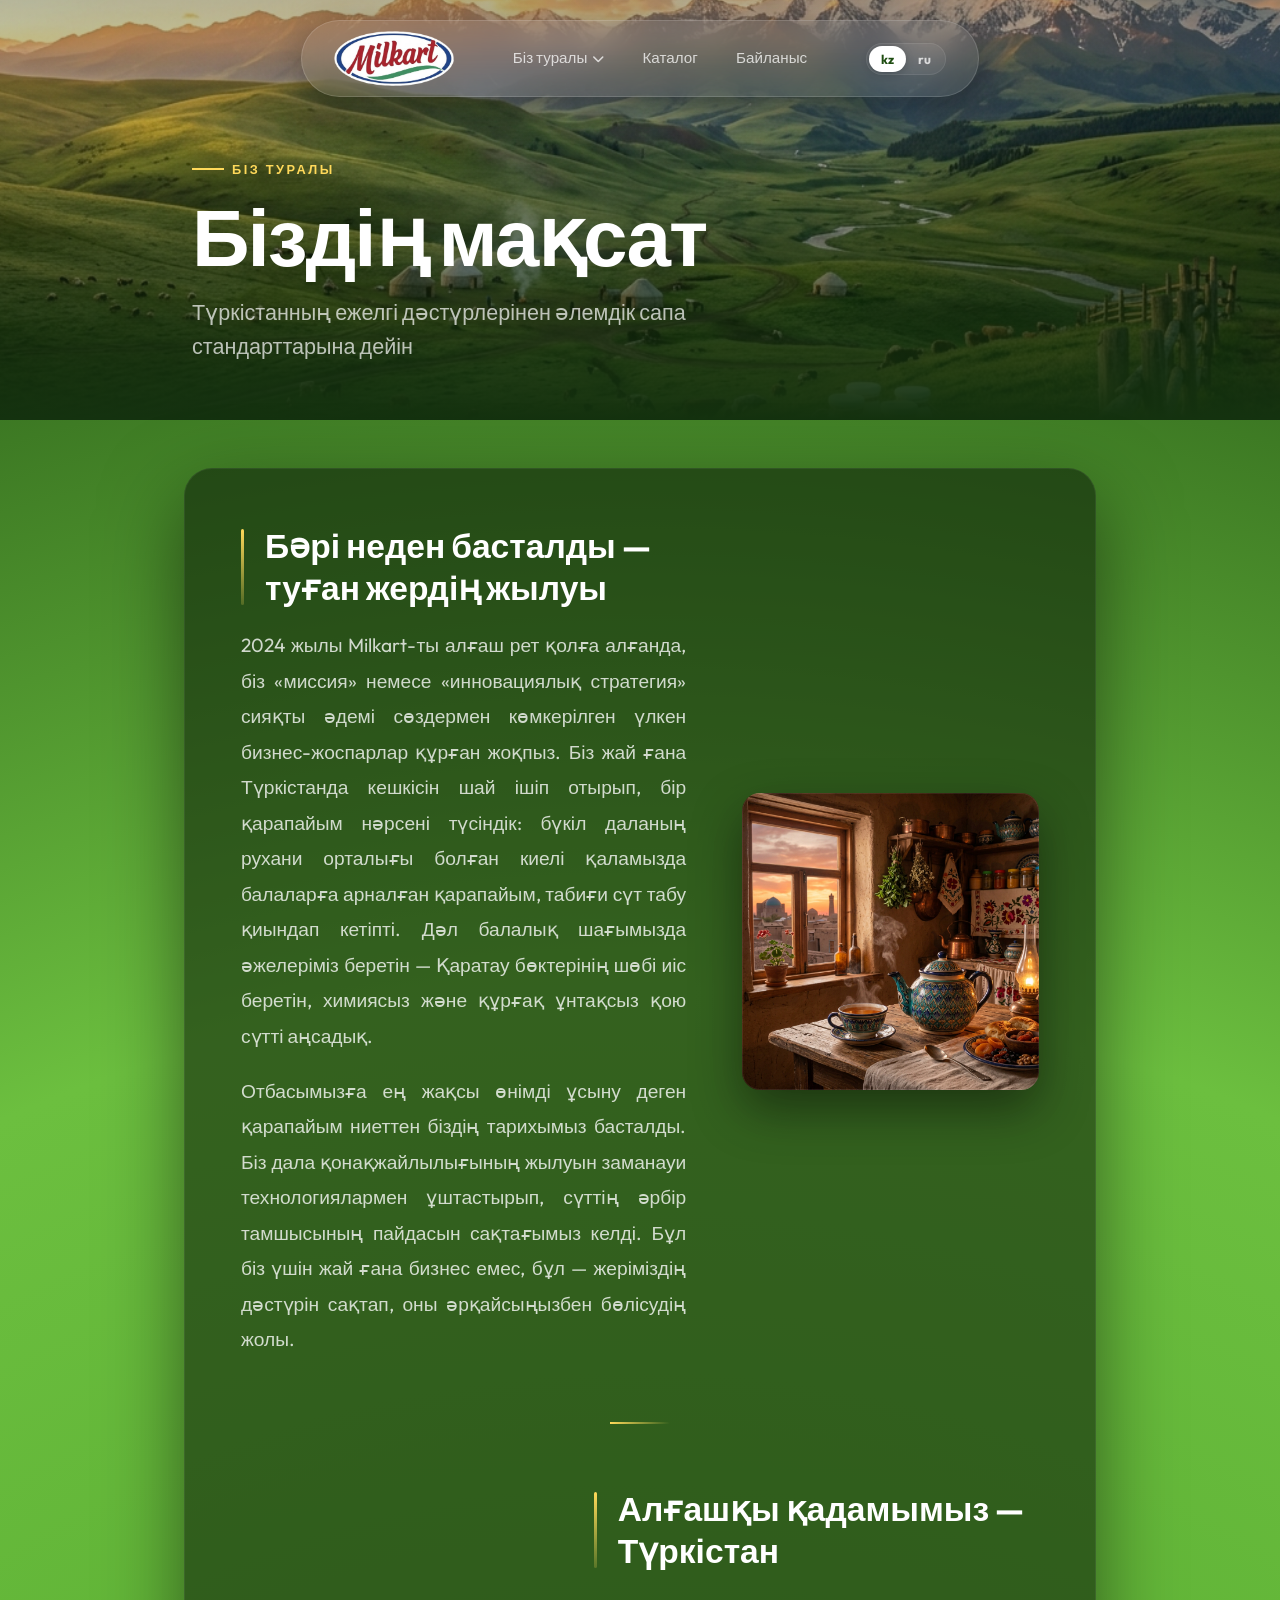
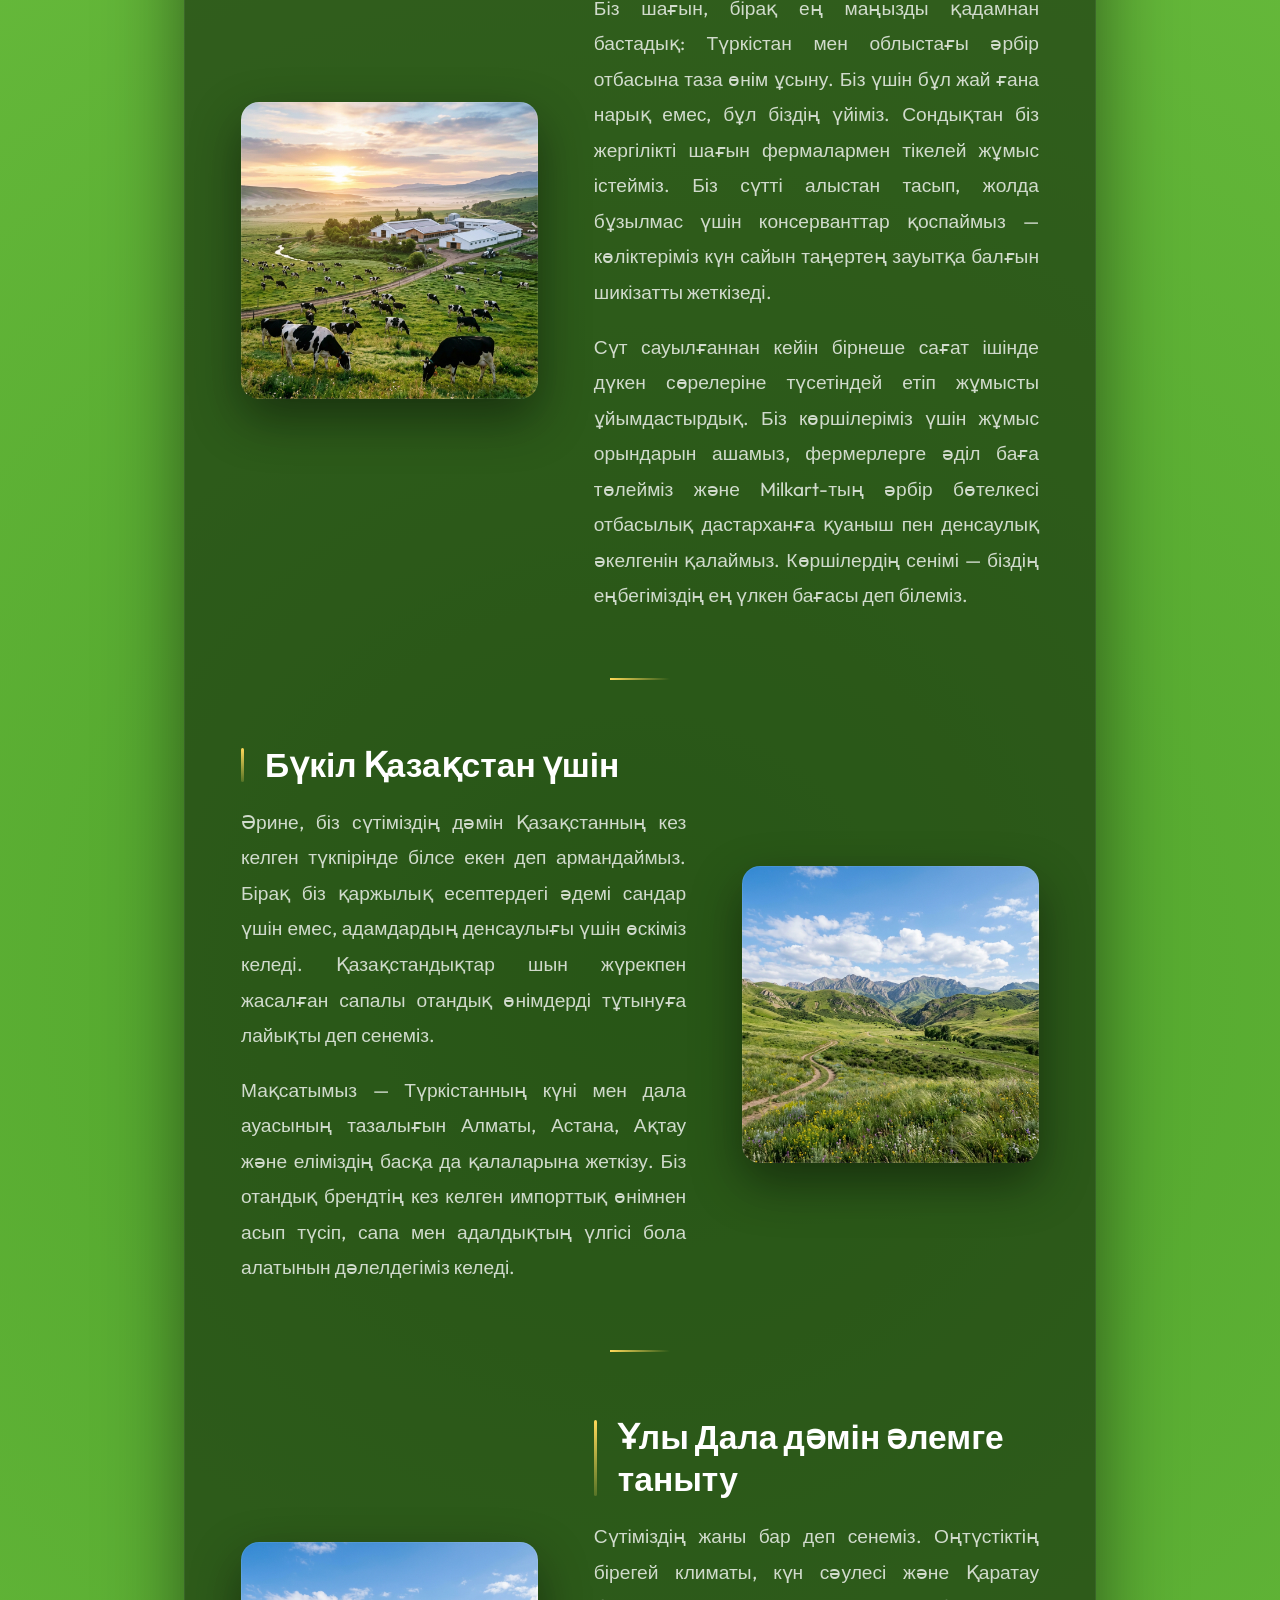
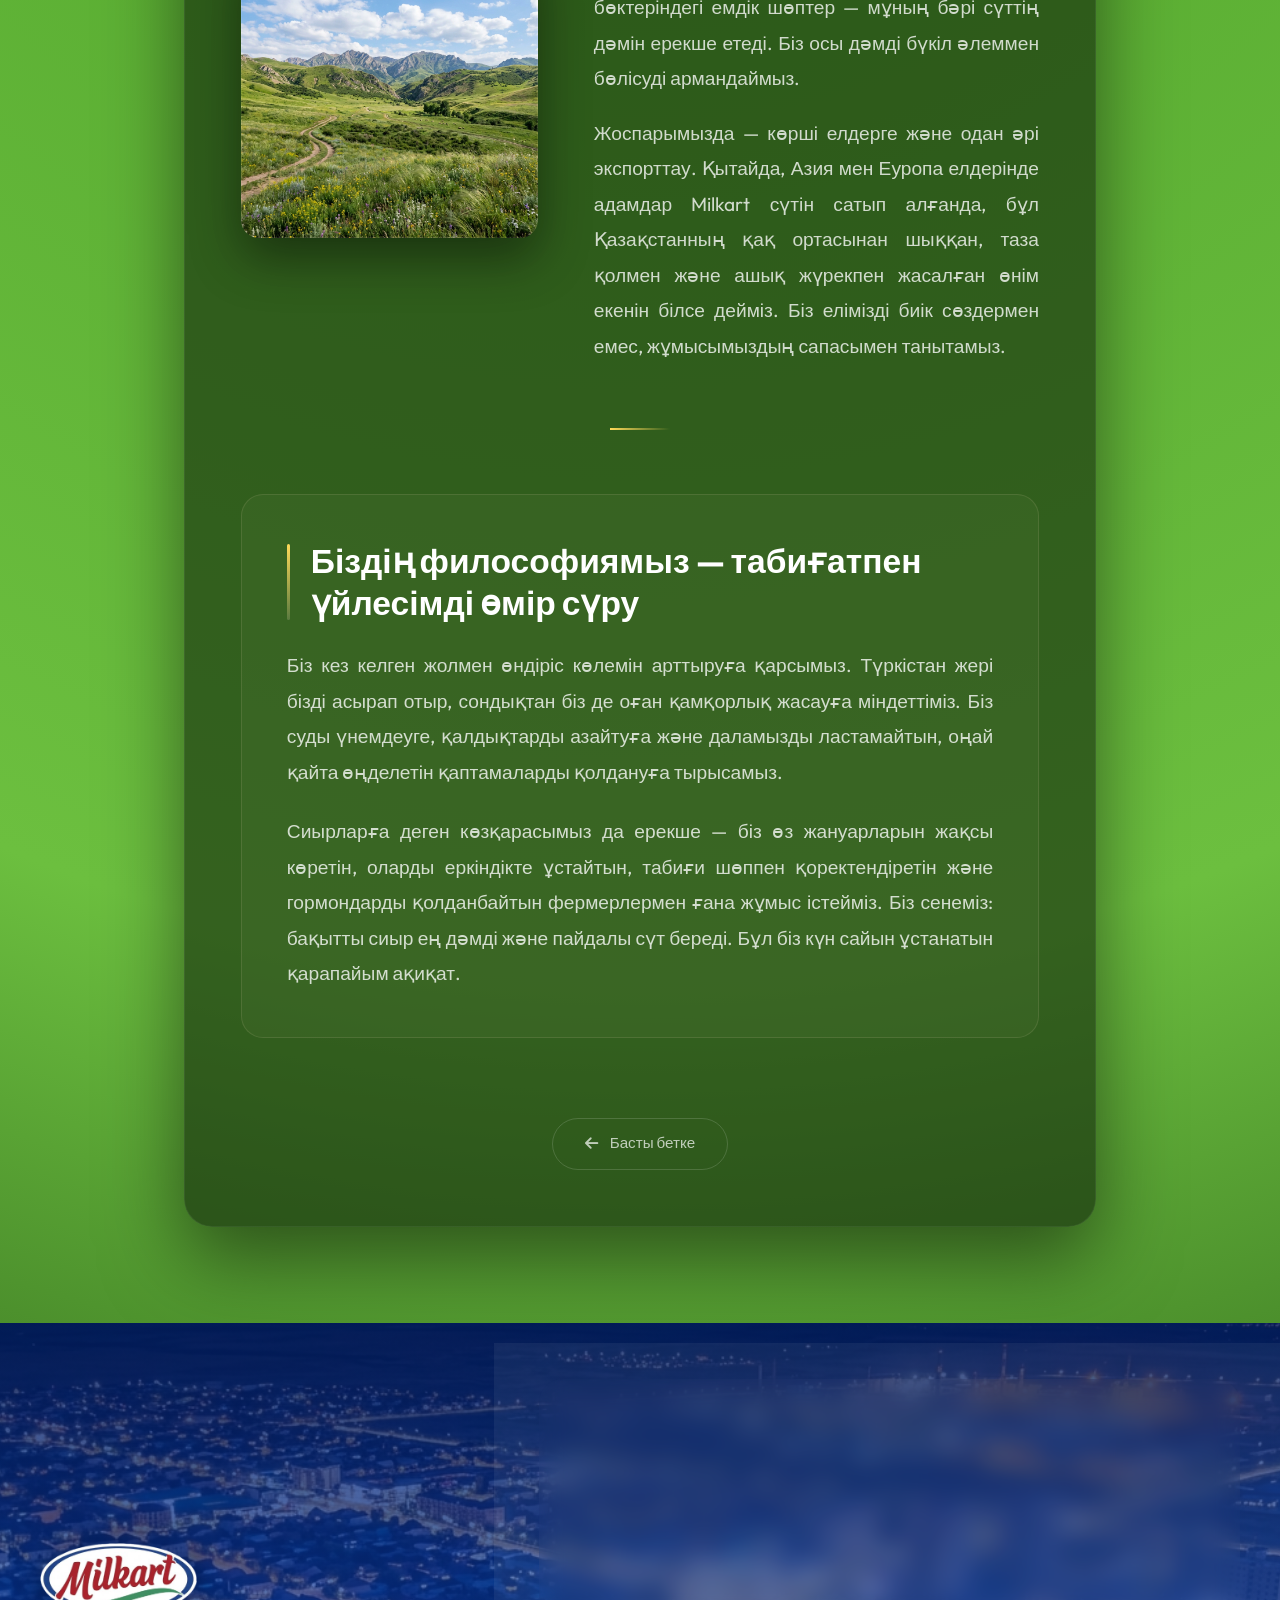
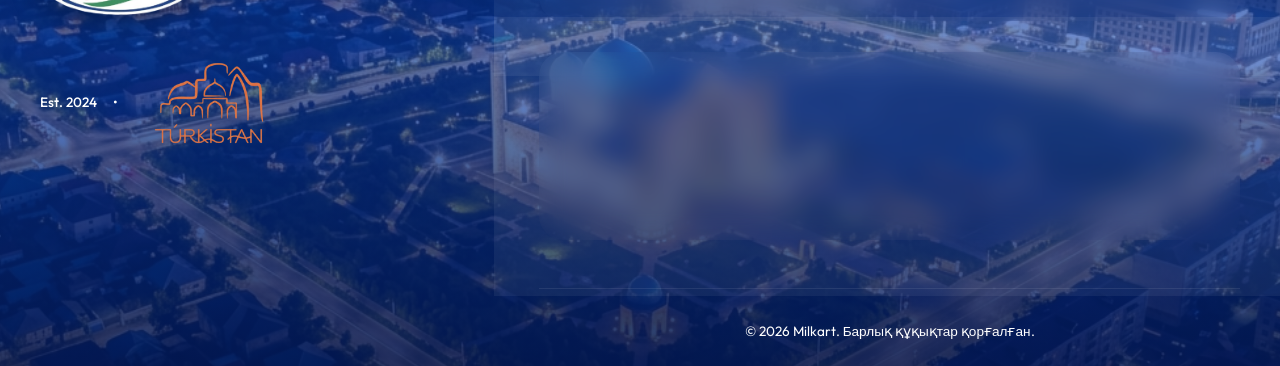
==== goal-kz.html @ ee4ea0ba "Initial site upload" ====
<!DOCTYPE html>
<html lang="kk" class="subpage">
<head>
  <meta charset="UTF-8">
  <meta name="viewport" content="width=device-width, initial-scale=1.0">
  <title>Біздің мақсатымыз — Milkart</title>
  <meta name="description" content="Milkart компаниясының Түркістандағы сүт өнімдерін өндіру жөніндегі ғаламдық және өңірлік миссиясы туралы толығырақ біліңіз.">
  <link rel="stylesheet" href="index.css">

  <meta property="og:title" content="Біздің мақсатымыз — Milkart">
  <meta property="og:description" content="Milkart компаниясының Түркістандағы сүт өнімдерін өндіру жөніндегі ғаламдық және өңірлік миссиясы туралы толығырақ біліңіз.">
  <meta property="og:image" content="fm_logo.png">
  <meta property="og:type" content="website">

  <link rel="stylesheet" href="https://cdnjs.cloudflare.com/ajax/libs/font-awesome/6.4.0/css/all.min.css">
</head>
<body data-lang="kz">

  <header>
    <div class="minibar" id="main-minibar">
      <a href="index-kz.html#hero" class="minibar-brand">
        <div class="minibar-logo-placeholder">
          <img src="fm_logo.png" alt="Milkart Logo" style="width: 100%; height: 100%; object-fit: contain;">
        </div>
      </a>

      <nav>
        <ul class="nav-menu" id="nav-menu">
          <li class="nav-item">
            <span class="nav-link" id="nav-about">
              Біз туралы <i class="fa-solid fa-chevron-down chevron"></i>
            </span>
            <div class="dropdown-menu">
              <a href="goal-kz.html" class="dropdown-item">Біздің мақсатымыз</a>
              <a href="history-kz.html" class="dropdown-item">Біздің тарихымыз</a>
            </div>
          </li>
          <li class="nav-item">
            <a href="catalog.html" class="nav-link">Каталог</a>
          </li>
          <li class="nav-item">
            <a href="index-kz.html#footer" class="nav-link">Байланыс</a>
          </li>
        </ul>
      </nav>

      <div class="lang-switcher" id="lang-switcher" data-lang="kz" role="button" aria-label="Toggle language">
        <span class="lang-btn active" id="btn-kz">kz</span>
        <span class="lang-btn" id="btn-ru">ru</span>
        <div class="lang-slider"></div>
      </div>

      <button class="hamburger" id="hamburger-menu" aria-label="Open navigation menu">
        <span></span>
        <span></span>
        <span></span>
      </button>
    </div>
  </header>

  <section class="subpage-hero">
    <div class="subpage-hero-bg">
      <img src="promo_goals.png" alt="Kazakhstan pastures" loading="lazy">
    </div>
    <div class="subpage-hero-overlay"></div>
    <div class="subpage-hero-content">
      <div class="subpage-hero-label">Біз туралы</div>
      <h1 class="subpage-title">Біздің мақсат</h1>
      <p class="subpage-subtitle">Түркістанның ежелгі дәстүрлерінен әлемдік сапа стандарттарына дейін</p>
    </div>
  </section>

  <main class="subpage-container">
    <div class="subpage-card">

      <div class="subpage-section alternating-row reveal reveal-delay-1">
        <div class="subpage-text-col reveal-left">
          <h2 class="subpage-section-title">Бәрі неден басталды — туған жердің жылуы</h2>
          <p class="subpage-para">
            2024 жылы Milkart-ты алғаш рет қолға алғанда, біз «миссия» немесе «инновациялық стратегия» сияқты әдемі сөздермен көмкерілген үлкен бизнес-жоспарлар құрған жоқпыз. Біз жай ғана Түркістанда кешкісін шай ішіп отырып, бір қарапайым нәрсені түсіндік: бүкіл даланың рухани орталығы болған киелі қаламызда балаларға арналған қарапайым, табиғи сүт табу қиындап кетіпті. Дәл балалық шағымызда әжелеріміз беретін — Қаратау бөктерінің шөбі иіс беретін, химиясыз және құрғақ ұнтақсыз қою сүтті аңсадық.
          </p>
          <p class="subpage-para">
            Отбасымызға ең жақсы өнімді ұсыну деген қарапайым ниеттен біздің тарихымыз басталды. Біз дала қонақжайлылығының жылуын заманауи технологиялармен ұштастырып, сүттің әрбір тамшысының пайдасын сақтағымыз келді. Бұл біз үшін жай ғана бизнес емес, бұл — жеріміздің дәстүрін сақтап, оны әрқайсыңызбен бөлісудің жолы.
          </p>
        </div>
        <div class="subpage-image-col reveal-right">
          <div class="subpage-image-wrap">
            <img src="goal_heritage.png" alt="Ходжа Ахмед Ясауи мавзолейіне қарайтын жайлы асүй" loading="lazy">
          </div>
        </div>
      </div>

      <div class="section-divider reveal"></div>

      <div class="subpage-section alternating-row row-reverse reveal reveal-delay-1">
        <div class="subpage-text-col reveal-right">
          <h2 class="subpage-section-title">Алғашқы қадамымыз — Түркістан</h2>
          <p class="subpage-para">
            Біз шағын, бірақ ең маңызды қадамнан бастадық: Түркістан мен облыстағы әрбір отбасына таза өнім ұсыну. Біз үшін бұл жай ғана нарық емес, бұл біздің үйіміз. Сондықтан біз жергілікті шағын фермалармен тікелей жұмыс істейміз. Біз сүтті алыстан тасып, жолда бұзылмас үшін консерванттар қоспаймыз — көліктеріміз күн сайын таңертең зауытқа балғын шикізатты жеткізеді.
          </p>
          <p class="subpage-para">
            Сүт сауылғаннан кейін бірнеше сағат ішінде дүкен сөрелеріне түсетіндей етіп жұмысты ұйымдастырдық. Біз көршілеріміз үшін жұмыс орындарын ашамыз, фермерлерге әділ баға төлейміз және Milkart-тың әрбір бөтелкесі отбасылық дастарханға қуаныш пен денсаулық әкелгенін қалаймыз. Көршілердің сенімі — біздің еңбегіміздің ең үлкен бағасы деп білеміз.
          </p>
        </div>
        <div class="subpage-image-col reveal-left">
          <div class="subpage-image-wrap">
            <img src="goal_farm.png" alt="Milkart-тың таңертеңгі заманауи экологиялық фермасы" loading="lazy">
          </div>
        </div>
      </div>

      <div class="section-divider reveal"></div>

      <div class="subpage-section alternating-row reveal reveal-delay-1">
        <div class="subpage-text-col reveal-left">
          <h2 class="subpage-section-title">Бүкіл Қазақстан үшін</h2>
          <p class="subpage-para">
            Әрине, біз сүтіміздің дәмін Қазақстанның кез келген түкпірінде білсе екен деп армандаймыз. Бірақ біз қаржылық есептердегі әдемі сандар үшін емес, адамдардың денсаулығы үшін өскіміз келеді. Қазақстандықтар шын жүрекпен жасалған сапалы отандық өнімдерді тұтынуға лайықты деп сенеміз.
          </p>
          <p class="subpage-para">
            Мақсатымыз — Түркістанның күні мен дала ауасының тазалығын Алматы, Астана, Ақтау және еліміздің басқа да қалаларына жеткізу. Біз отандық брендтің кез келген импорттық өнімнен асып түсіп, сапа мен адалдықтың үлгісі бола алатынын дәлелдегіміз келеді.
          </p>
        </div>
        <div class="subpage-image-col reveal-right">
          <div class="subpage-image-wrap">
            <img src="goal_steppe.png" alt="Қаратау бөктеріндегі жасыл дала" loading="lazy">
          </div>
        </div>
      </div>

      <div class="section-divider reveal"></div>

      <div class="subpage-section alternating-row row-reverse reveal reveal-delay-1">
        <div class="subpage-text-col reveal-right">
          <h2 class="subpage-section-title">Ұлы Дала дәмін әлемге таныту</h2>
          <p class="subpage-para">
            Сүтіміздің жаны бар деп сенеміз. Оңтүстіктің бірегей климаты, күн сәулесі және Қаратау бөктеріндегі емдік шөптер — мұның бәрі сүттің дәмін ерекше етеді. Біз осы дәмді бүкіл әлеммен бөлісуді армандаймыз.
          </p>
          <p class="subpage-para">
            Жоспарымызда — көрші елдерге және одан әрі экспорттау. Қытайда, Азия мен Еуропа елдерінде адамдар Milkart сүтін сатып алғанда, бұл Қазақстанның қақ ортасынан шыққан, таза қолмен және ашық жүрекпен жасалған өнім екенін білсе дейміз. Біз елімізді биік сөздермен емес, жұмысымыздың сапасымен танытамыз.
          </p>
        </div>
        <div class="subpage-image-col reveal-left">
          <div class="subpage-image-wrap">
            <img src="goal_steppe.png" alt="Қазақ даласының шексіз кеңістігі" loading="lazy">
          </div>
        </div>
      </div>

      <div class="section-divider reveal"></div>

      <div class="subpage-section philosophy-highlight reveal">
        <h2 class="subpage-section-title">Біздің философиямыз — табиғатпен үйлесімді өмір сүру</h2>
        <p class="subpage-para">
          Біз кез келген жолмен өндіріс көлемін арттыруға қарсымыз. Түркістан жері бізді асырап отыр, сондықтан біз де оған қамқорлық жасауға міндеттіміз. Біз суды үнемдеуге, қалдықтарды азайтуға және даламызды ластамайтын, оңай қайта өңделетін қаптамаларды қолдануға тырысамыз.
        </p>
        <p class="subpage-para">
          Сиырларға деген көзқарасымыз да ерекше — біз өз жануарларын жақсы көретін, оларды еркіндікте ұстайтын, табиғи шөппен қоректендіретін және гормондарды қолданбайтын фермерлермен ғана жұмыс істейміз. Біз сенеміз: бақытты сиыр ең дәмді және пайдалы сүт береді. Бұл біз күн сайын ұстанатын қарапайым ақиқат.
        </p>
      </div>

      <div class="back-btn-container">
        <a href="index-kz.html#hero" class="back-home-btn">
          <i class="fa-solid fa-arrow-left"></i> <span>Басты бетке</span>
        </a>
      </div>
    </div>
  </main>

  <section class="footer-section" id="footer" style="scroll-snap-align: none; height: auto;">
    <div class="promo-bg">
      <img src="footer_bg.png" alt="Turkestan city at twilight" loading="lazy">
    </div>
    <div class="footer-overlay"></div>

    <div class="footer-content" style="padding-top: 2rem;">
      <div class="footer-brand-column">
        <div class="footer-logo">
          <img src="fm_logo.png" alt="Milkart Logo">
        </div>
        <div class="footer-meta">
          <span>Est. 2024</span>
          <span>•</span>
          <img src="turkistan_logo.png" alt="Түркістан" class="turkistan-logo" style="height: 150px; width: auto; vertical-align: middle;">
        </div>
      </div>

      <div class="footer-info-grid">
        <div class="contact-card" style="grid-column: span 2;">
          <div class="contact-icon">
            <i class="fa-solid fa-paper-plane"></i>
          </div>
          <h3>Байланыс</h3>
          <p>
            <a href="tel:+77012228284"><i class="fa-solid fa-phone" style="margin-right: 0.5rem;"></i> +7 701 222 8284</a><br>
            <a href="mailto:milkart.kz@mail.ru"><i class="fa-solid fa-envelope" style="margin-right: 0.5rem;"></i> milkart.kz@mail.ru</a><br>
            <a href="https://instagram.com/milkart.kz" target="_blank" rel="noopener"><i class="fa-brands fa-instagram" style="margin-right: 0.5rem;"></i> @milkart.kz</a>
          </p>
        </div>

        <div class="contact-card" style="grid-column: span 2;">
          <div class="contact-icon">
            <i class="fa-solid fa-location-dot"></i>
          </div>
          <h3>Мекен-жайы</h3>
          <p>Түркістан қ., Ш. Ниязов көшесі 34</p>
        </div>

        <div class="copyright-bar">
          <p>&copy; <span id="copyright-year">2026</span> Milkart. Барлық құқықтар қорғалған.</p>
        </div>
      </div>
    </div>
  </section>

  <script>
    // Language switcher — go to RU
    document.getElementById('lang-switcher').addEventListener('click', () => {
      window.location.href = 'goal.html';
    });

    const hamburger = document.getElementById('hamburger-menu');
    const navMenu = document.getElementById('nav-menu');
    const navAbout = document.getElementById('nav-about');
    const navItemAbout = navAbout.closest('.nav-item');

    hamburger.addEventListener('click', () => {
      hamburger.classList.toggle('open');
      navMenu.classList.toggle('open');
    });

    navAbout.addEventListener('click', (e) => {
      if (window.innerWidth <= 768) {
        e.preventDefault();
        navItemAbout.classList.toggle('open');
      }
    });

    document.getElementById('copyright-year').textContent = new Date().getFullYear();

    document.addEventListener('DOMContentLoaded', () => {
      const observer = new IntersectionObserver((entries) => {
        entries.forEach(entry => {
          if (entry.isIntersecting) entry.target.classList.add('visible');
        });
      }, { threshold: 0.15, rootMargin: '0px 0px -40px 0px' });

      document.querySelectorAll('.reveal, .reveal-left, .reveal-right, .reveal-scale').forEach(el => {
        observer.observe(el);
      });
    });
  </script>
</body>
</html>
---- index.css ----
/* Custom font from Google Fonts */
@import url('https://fonts.googleapis.com/css2?family=Outfit:wght@300;400;500;600;700;800&display=swap');
@import url('https://fonts.googleapis.com/css2?family=Cormorant+Garamond:ital,wght@0,300;0,400;0,500;1,300;1,400&display=swap');
@import url('https://fonts.googleapis.com/css2?family=Roboto+Slab:wght@700&display=swap');

@font-face {
  font-family: 'RUSJellyka';
  src: url('fonts/RUSJellyka-Love-and-Passion.ttf') format('truetype');
  font-weight: normal;
  font-style: normal;
  font-display: swap;
}

/* Variables and Design Tokens */
:root {
  --font-family: 'Outfit', -apple-system, BlinkMacSystemFont, 'Segoe UI', Roboto, sans-serif;
  
  /* Green & Warm Cream Theme Palette */
  --bg-color-start: #6cbf3f;            /* Bright Grass Green (center) */
  --bg-color-mid: #4ea22a;              /* Saturated Green */
  --bg-color-end: #1f4d12;              /* Deep Forest Green (edges) */

  --milk-primary: #ffffff;              /* White */
  --milk-cream: #fff8e7;                /* Warm cream */
  --milk-trans-90: rgba(255, 255, 255, 0.9);
  --milk-trans-75: rgba(255, 255, 255, 0.75);
  --milk-trans-50: rgba(255, 255, 255, 0.5);
  --milk-trans-25: rgba(255, 255, 255, 0.25);
  --milk-trans-10: rgba(255, 255, 255, 0.1);

  --text-primary: #ffffff;
  --text-muted: rgba(255, 255, 255, 0.75);
  --text-accent: #ffd95a;               /* Warm Yellow/Gold — complements green */
  --accent-color: #f0a830;              /* Deep Amber */

  --glass-bg: rgba(255, 255, 255, 0.06);
  --glass-border: rgba(255, 255, 255, 0.14);
  --glass-shadow: rgba(0, 0, 0, 0.3);
}

/* Reset & Global Styles */
*, *::before, *::after {
  box-sizing: border-box;
  margin: 0;
  padding: 0;
}

html {
  font-family: var(--font-family);
  font-size: 16px;
  color: var(--text-primary);
  scroll-behavior: smooth;
  overflow-x: hidden;
}

body {
  background-color: var(--bg-color-end);
  background-image: radial-gradient(circle at center, var(--bg-color-mid) 0%, var(--bg-color-start) 60%, var(--bg-color-end) 100%);
  background-attachment: fixed;
  min-height: 100vh;
  line-height: 1.5;
  -webkit-font-smoothing: antialiased;
  overflow-x: hidden;
}

section {
  height: 100vh;
  width: 100vw;
  position: relative;
  overflow: hidden;
  display: flex;
  flex-direction: column;
}

/* Base Utility for Flex Centering */
.flex-center {
  display: flex;
  align-items: center;
  justify-content: center;
}

/* ---------------------------------------------------- */
/* HEADER & MINIBAR STYLES                             */
/* ---------------------------------------------------- */
header {
  position: fixed;
  top: 0;
  left: 0;
  width: 100%;
  z-index: 100;
  padding: 1.25rem 2rem;
  display: flex;
  justify-content: center;
}

.minibar {
  display: flex;
  align-items: center;
  justify-content: space-between;
  gap: 3.5rem;
  background: var(--glass-bg);
  border: 1px solid var(--glass-border);
  backdrop-filter: blur(16px);
  -webkit-backdrop-filter: blur(16px);
  padding: 0.6rem 2rem;
  border-radius: 50px;
  box-shadow: 0 8px 32px var(--glass-shadow);
  max-width: 95%;
  transition: all 0.3s cubic-bezier(0.4, 0, 0.2, 1);
}

.minibar:hover {
  border-color: rgba(255, 255, 255, 0.25);
  box-shadow: 0 12px 40px rgba(0, 0, 0, 0.4), 0 0 15px rgba(255, 217, 90, 0.1);
}

/* Brand/Logo on bar */
.minibar-brand {
  font-weight: 800;
  font-size: 1.3rem;
  letter-spacing: 1px;
  background: linear-gradient(135deg, #ffffff 0%, var(--text-accent) 100%);
  -webkit-background-clip: text;
  -webkit-text-fill-color: transparent;
  text-decoration: none;
  display: flex;
  align-items: center;
  gap: 0.5rem;
}

.minibar-logo-placeholder {
  width: 120px;
  height: 56px;
  flex-shrink: 0;
  background: transparent;
}

/* Navigation Links */
.nav-menu {
  display: flex;
  align-items: center;
  list-style: none;
  gap: 2rem;
}

.nav-item {
  position: relative;
}

.nav-item::before {
  content: '';
  position: absolute;
  bottom: -8px;
  left: 0;
  right: 0;
  height: 20px;
}

.nav-link {
  color: var(--text-muted);
  text-decoration: none;
  font-size: 0.95rem;
  font-weight: 500;
  padding: 0.5rem 0.2rem;
  display: flex;
  align-items: center;
  gap: 0.3rem;
  cursor: pointer;
  transition: color 0.25s ease;
}

.nav-item:hover .nav-link {
  color: var(--text-primary);
}

/* Nav underlines */
.nav-link::after {
  content: '';
  position: absolute;
  bottom: 0;
  left: 0;
  width: 100%;
  height: 2px;
  background: linear-gradient(to right, var(--text-accent), var(--milk-primary));
  transform: scaleX(0);
  transform-origin: right;
  transition: transform 0.3s cubic-bezier(0.4, 0, 0.2, 1);
}

.nav-link:hover::after {
  transform: scaleX(1);
  transform-origin: left;
}

/* Dropdown Menu styling */
.dropdown-menu {
  position: absolute;
  top: 100%;
  left: 50%;
  transform: translateX(-50%) translateY(10px);
  background: rgba(20, 50, 15, 0.9);
  border: 1px solid var(--glass-border);
  backdrop-filter: blur(16px);
  -webkit-backdrop-filter: blur(16px);
  border-radius: 16px;
  padding: 0.75rem;
  min-width: 200px;
  box-shadow: 0 10px 30px rgba(0, 0, 0, 0.5);
  opacity: 0;
  visibility: hidden;
  pointer-events: none;
  transition: opacity 0.25s cubic-bezier(0.4, 0, 0.2, 1), transform 0.25s cubic-bezier(0.4, 0, 0.2, 1), visibility 0.25s;
}

/* Show Dropdown on hover */
.nav-item:hover .dropdown-menu {
  opacity: 1;
  visibility: visible;
  pointer-events: auto;
  transform: translateX(-50%) translateY(5px);
}

/* Modern Starting Style for Dropdowns (Chrome/Edge/Safari support) */
@starting-style {
  .nav-item:hover .dropdown-menu {
    opacity: 0;
    transform: translateX(-50%) translateY(15px);
  }
}

.dropdown-item {
  display: block;
  padding: 0.6rem 1rem;
  color: var(--text-muted);
  text-decoration: none;
  font-size: 0.9rem;
  font-weight: 500;
  border-radius: 8px;
  transition: all 0.2s ease;
}

.dropdown-item:hover {
  background: rgba(255, 255, 255, 0.08);
  color: var(--text-primary);
  transform: translateX(3px);
}

/* Chevron arrow on Dropdowns */
.chevron {
  font-size: 0.75rem;
  transition: transform 0.2s ease;
}

.nav-item:hover .chevron {
  transform: rotate(180deg);
}

/* ---------------------------------------------------- */
/* LANGUAGE SWITCHER STYLES                            */
/* ---------------------------------------------------- */
.lang-switcher {
  display: flex;
  position: relative;
  background: rgba(255, 255, 255, 0.06);
  border: 1px solid rgba(255, 255, 255, 0.08);
  padding: 2px;
  border-radius: 30px;
  cursor: pointer;
  user-select: none;
  width: 80px;
  height: 32px;
  align-items: center;
}

.lang-btn {
  flex: 1;
  text-align: center;
  font-size: 0.8rem;
  font-weight: 700;
  color: var(--text-muted);
  z-index: 2;
  transition: color 0.3s ease;
  line-height: 28px;
}

.lang-btn.active {
  color: #1f4d12; /* Dark green text on white slider */
}

.lang-slider {
  position: absolute;
  top: 2px;
  left: 2px;
  width: calc(50% - 2px);
  height: calc(100% - 4px);
  background: var(--milk-primary);
  border-radius: 20px;
  z-index: 1;
  transition: transform 0.4s cubic-bezier(0.68, -0.55, 0.265, 1.55);
  box-shadow: 0 2px 8px rgba(0, 0, 0, 0.2);
}

/* Slide position depending on language */
.lang-switcher[data-lang="ru"] .lang-slider {
  transform: translateX(100%);
}

/* Hamburger mobile button (hidden on desktop) */
.hamburger {
  display: none;
  flex-direction: column;
  justify-content: space-between;
  width: 24px;
  height: 18px;
  background: transparent;
  border: none;
  cursor: pointer;
  z-index: 101;
}

.hamburger span {
  width: 100%;
  height: 2px;
  background-color: var(--text-primary);
  border-radius: 2px;
  transition: all 0.3s cubic-bezier(0.4, 0, 0.2, 1);
}

/* ---------------------------------------------------- */
/* HERO SECTION — PRODUCT SHOWCASE (green background)   */
/* ---------------------------------------------------- */
.hero {
  justify-content: center;
  align-items: center;
  background: transparent;
}

.product-hero {
  background: radial-gradient(circle at center, #6cbf3f 0%, #4ea22a 60%, #2f7a18 100%);
  position: relative;
  overflow: hidden;
}

/* Decorative scattered images */
.deco {
  position: absolute;
  z-index: 4;
  pointer-events: none;
  user-select: none;
  filter: drop-shadow(0 12px 30px rgba(0, 0, 0, 0.3));
  animation: deco-float 7s ease-in-out infinite;
}

.deco-glass-left {
  top: 32%;
  left: 8%;
  width: clamp(180px, 18vw, 320px);
  animation-delay: 0s;
}

.deco-straws-tr {
  top: 28%;
  right: 12%;
  width: clamp(80px, 8vw, 140px);
  animation-delay: 1.5s;
}

.deco-straws-bl {
  bottom: 18%;
  left: 32%;
  width: clamp(80px, 8vw, 140px);
  animation-delay: 3s;
}

.deco-glass-right {
  bottom: 10%;
  right: 8%;
  width: clamp(180px, 18vw, 320px);
  animation-delay: 2s;
}

@keyframes deco-float {
  0%, 100% { transform: translateY(0); }
  50% { transform: translateY(-10px); }
}

.product-hero-inner {
  position: relative;
  z-index: 5;
  width: 100%;
  height: 100%;
  display: flex;
  align-items: center;
  justify-content: center;
  padding: 6rem 2rem 4rem;
}

.product-image-wrap {
  position: absolute;
  left: 50%;
  top: 50%;
  transform: translate(-50%, -50%);
  display: flex;
  align-items: center;
  justify-content: center;
  z-index: 6;
}

.product-image {
  max-width: 100%;
  max-height: 75vh;
  width: auto;
  height: auto;
  object-fit: contain;
  filter: drop-shadow(0 25px 60px rgba(0, 0, 0, 0.4));
  animation: product-float 6s ease-in-out infinite;
}

@keyframes product-float {
  0%, 100% { transform: translateY(0); }
  50% { transform: translateY(-14px); }
}

.product-info {
  position: absolute;
  right: 18%;
  top: 28%;
  color: #ffffff;
  display: flex;
  flex-direction: column;
  gap: 1.2rem;
  max-width: 340px;
  z-index: 7;
  text-align: left;
}

.product-title {
  font-size: clamp(2.2rem, 4vw, 3.5rem);
  font-weight: 800;
  line-height: 1.1;
  letter-spacing: -1px;
  text-shadow: 0 4px 20px rgba(0, 0, 0, 0.3);
}

.product-desc {
  font-size: clamp(1rem, 1.3vw, 1.15rem);
  line-height: 1.6;
  color: rgba(255, 255, 255, 0.95);
}

@media (max-width: 992px) {
  .product-info {
    position: relative;
    right: auto;
    top: auto;
    transform: none;
    margin: 0 auto;
    text-align: center;
    align-items: center;
    max-width: 90%;
    padding-top: 60vh;
  }
  .product-image-wrap {
    top: 42%;
    left: 50%;
    transform: translate(-50%, -50%);
    width: 90%;
    justify-content: center;
  }
  .product-image {
    max-height: 55vh;
    max-width: 85%;
  }
  .deco-glass-left { top: 14%; left: 2%; width: 110px; }
  .deco-glass-right { bottom: 28%; right: 2%; width: 110px; }
  .deco-straws-tr { top: 10%; right: 6%; width: 60px; }
  .deco-straws-bl { bottom: 38%; left: 8%; width: 60px; }
  
  .scroll-indicator {
    bottom: 1.5rem;
  }
}

/* Swirling Milk Vortex Container (Fills the entire viewport dynamically) */
.vortex-container {
  position: absolute;
  width: 115vmax;
  height: 115vmax;
  aspect-ratio: 1;
  display: flex;
  align-items: center;
  justify-content: center;
  z-index: 5;
  top: 50%;
  left: 50%;
  transform: translate(-50%, -50%);
  pointer-events: none;
}

.vortex-waves {
  position: absolute;
  top: 0;
  left: 0;
  width: 100%;
  height: 100%;
  border-radius: 50%;
  overflow: hidden;
}

.vortex-wave-img {
  position: absolute;
  top: 0;
  left: 0;
  width: 100%;
  height: 100%;
  object-fit: cover;
  border-radius: 50%;
  mix-blend-mode: screen;
}

/* Layer 1 (Outer rotating splash) */
.wave-1 {
  animation: rotate-clockwise 45s infinite linear;
  opacity: 0.95;
}

/* Layer 2 (Inner rotating splash in reverse) */
.wave-2 {
  animation: rotate-counter-clockwise-scaled 30s infinite linear;
  opacity: 0.45;
}

@keyframes rotate-counter-clockwise-scaled {
  0% { transform: scale(1.06) rotate(360deg); }
  100% { transform: scale(1.06) rotate(0deg); }
}

/* Logo wrapper centered in the vortex */
.vortex-logo-wrap {
  position: absolute;
  top: 50%;
  left: 50%;
  transform: translate(-50%, -50%);
  width: min(80vw, 550px);
  aspect-ratio: 2.18;
  z-index: 10;
  display: flex;
  align-items: center;
  justify-content: center;
  animation: logo-float 6s ease-in-out infinite;
}

.vortex-logo-placeholder {
  width: 100%;
  height: 100%;
  background: transparent;
}

/* Floating Milk Droplets/Particles around the vortex */
.particles {
  position: absolute;
  top: 0;
  left: 0;
  width: 100%;
  height: 100%;
  pointer-events: none;
  z-index: 6;
}

.droplet {
  position: absolute;
  background: var(--milk-trans-90);
  border-radius: 50%;
  filter: drop-shadow(0 2px 4px rgba(0, 0, 0, 0.1));
  animation: float-droplet 8s infinite ease-in-out;
}

.droplet-1 { width: 14px; height: 14px; top: 15%; left: 20%; animation-delay: 0s; }
.droplet-2 { width: 10px; height: 10px; top: 75%; left: 15%; animation-delay: 2s; }
.droplet-3 { width: 18px; height: 18px; top: 25%; right: 15%; animation-delay: 1.5s; }
.droplet-4 { width: 12px; height: 12px; top: 80%; right: 25%; animation-delay: 3.5s; }
.droplet-5 { width: 8px; height: 8px; top: 50%; left: 85%; animation-delay: 4.5s; }

/* Text Content overlay on the Hero Section */
.hero-content {
  position: absolute;
  bottom: 8%;
  left: 0;
  width: 100%;
  text-align: center;
  z-index: 10;
  pointer-events: none;
  padding: 0 1.5rem;
}

.hero-title {
  font-size: clamp(2.5rem, 6vw, 4.5rem);
  font-weight: 800;
  letter-spacing: -1.5px;
  line-height: 1.1;
  margin-bottom: 0.5rem;
  background: linear-gradient(to bottom, #ffffff, #e2e8f0);
  -webkit-background-clip: text;
  -webkit-text-fill-color: transparent;
  text-shadow: 0 4px 20px rgba(0, 0, 0, 0.4);
}

.hero-subtitle {
  font-size: clamp(1rem, 2vw, 1.4rem);
  font-weight: 400;
  color: var(--text-muted);
  max-width: 600px;
  margin: 0 auto;
  text-shadow: 0 2px 8px rgba(0, 0, 0, 0.5);
}

/* Hero Quote - Elegant Typography */
.hero-quote {
  position: absolute;
  bottom: 12%;
  left: 50%;
  transform: translateX(-50%);
  text-align: center;
  z-index: 15;
  pointer-events: none;
  animation: hero-quote-fade 1.2s 0.8s ease both;
}

.hero-quote-text {
  font-family: 'Cormorant Garamond', serif;
  font-size: clamp(2.2rem, 5vw, 4rem);
  font-weight: 500;
  font-style: italic;
  color: rgba(255, 255, 255, 0.95);
  letter-spacing: 0.02em;
  line-height: 1.2;
  margin-bottom: 0.8rem;
  text-shadow: 0 2px 20px rgba(0, 0, 0, 0.3);
}

.hero-quote-subtitle {
  font-family: 'Outfit', sans-serif;
  font-size: clamp(0.85rem, 1.5vw, 1.1rem);
  font-weight: 400;
  color: rgba(255, 255, 255, 0.6);
  letter-spacing: 0.15em;
  text-transform: uppercase;
}

@keyframes hero-quote-fade {
  from {
    opacity: 0;
    transform: translateX(-50%) translateY(15px);
  }
  to {
    opacity: 1;
    transform: translateX(-50%) translateY(0);
  }
}

/* Scroll Down Indicator */
.scroll-indicator {
  position: absolute;
  bottom: 2.5rem;
  left: 50%;
  transform: translateX(-50%);
  display: flex;
  flex-direction: column;
  align-items: center;
  gap: 0.5rem;
  z-index: 15;
  animation: scroll-indicator-fade 1s 1.5s ease both;
  cursor: pointer;
}

.scroll-indicator-text {
  font-family: 'Outfit', sans-serif;
  font-size: 0.75rem;
  font-weight: 500;
  color: rgba(255, 255, 255, 0.5);
  letter-spacing: 0.12em;
  text-transform: uppercase;
}

.scroll-indicator-arrow {
  color: rgba(255, 255, 255, 0.6);
  animation: scroll-bounce 2s ease-in-out infinite;
}

@keyframes scroll-indicator-fade {
  from { opacity: 0; }
  to { opacity: 1; }
}

@keyframes scroll-bounce {
  0%, 100% { transform: translateY(0); }
  50% { transform: translateY(8px); }
}



/* ---------------------------------------------------- */
/* ANIMATION KEYFRAMES                                 */
/* ---------------------------------------------------- */
@keyframes rotate-clockwise {
  0% { transform: rotate(0deg); }
  100% { transform: rotate(360deg); }
}

@keyframes rotate-counter-clockwise {
  0% { transform: rotate(360deg); }
  100% { transform: rotate(0deg); }
}

/* Organic morphing shapes for fluid vortex effect */
@keyframes morph-shape-1 {
  0%, 100% { border-radius: 43% 57% 51% 49% / 47% 43% 57% 53%; }
  50% { border-radius: 52% 48% 46% 54% / 51% 54% 46% 49%; }
}

@keyframes morph-shape-2 {
  0%, 100% { border-radius: 50% 50% 38% 62% / 40% 45% 55% 60%; }
  50% { border-radius: 42% 58% 50% 50% / 55% 40% 60% 45%; }
}

@keyframes morph-shape-3 {
  0%, 100% { border-radius: 45% 55% 58% 42% / 58% 47% 53% 42%; }
  50% { border-radius: 55% 45% 42% 58% / 42% 58% 42% 58%; }
}

@keyframes morph-shape-4 {
  0%, 100% { border-radius: 43% 57% 51% 49% / 47% 43% 57% 53%; }
  50% { border-radius: 48% 52% 43% 57% / 54% 48% 52% 46%; }
}

@keyframes logo-float {
  0%, 100% { transform: translate(-50%, -50%); }
  50% { transform: translate(-50%, calc(-50% - 8px)); }
}

@keyframes float-droplet {
  0%, 100% { transform: translateY(0) scale(1) rotate(0deg); opacity: 0.7; }
  50% { transform: translateY(-20px) scale(1.08) rotate(180deg); opacity: 0.95; }
}

@keyframes scroll-line {
  0% { transform: scaleY(0.3); transform-origin: top; }
  50% { transform: scaleY(1); transform-origin: top; }
  51% { transform: scaleY(1); transform-origin: bottom; }
  100% { transform: scaleY(0.3); transform-origin: bottom; }
}

/* ---------------------------------------------------- */
/* FOOTER & CONTACTS SECTION STYLES                    */
/* ---------------------------------------------------- */
.footer-section {
  position: relative;
  display: flex;
  align-items: center;
  justify-content: center;
  padding: 1.5rem;
  z-index: 10;
  overflow: hidden;
  height: auto;
  min-height: auto;
}

.footer-overlay {
  position: absolute;
  inset: 0;
  z-index: 1;
  background: linear-gradient(180deg,
    rgba(2, 26, 92, 0.8) 0%,
    rgba(7, 62, 180, 0.65) 50%,
    rgba(2, 26, 92, 0.85) 100%);
}

.footer-content {
  position: relative;
  z-index: 2;
  width: 100%;
  max-width: 1200px;
  display: grid;
  grid-template-columns: 1.2fr 1.8fr;
  gap: 2rem;
  align-items: center;
  padding-top: 2rem;
}

/* Left side of footer: Brand & Mission */
.footer-brand-column {
  display: flex;
  flex-direction: column;
  gap: 0.8rem;
}

.footer-logo {
  display: flex;
  align-items: center;
}

.footer-logo img {
  height: 72px;
  width: auto;
  object-fit: contain;
  filter: drop-shadow(0 4px 15px rgba(0, 0, 0, 0.4));
}

.footer-desc {
  font-size: 1.1rem;
  color: var(--milk-trans-75);
  line-height: 1.7;
}

.footer-meta {
  font-size: 0.85rem;
  color: var(--text-primary);
  font-weight: 500;
  display: flex;
  gap: 1rem;
  align-items: center;
}

/* Right side of footer: Contact Info Grid */
.footer-info-grid {
  display: grid;
  grid-template-columns: repeat(2, 1fr);
  gap: 2rem;
}

/* Glassmorphic Contact Card */
.contact-card {
  background: var(--glass-bg);
  border: 1px solid var(--glass-border);
  backdrop-filter: blur(12px);
  -webkit-backdrop-filter: blur(12px);
  padding: 1.5rem;
  border-radius: 24px;
  box-shadow: 0 10px 30px var(--glass-shadow);
  display: flex;
  flex-direction: column;
  gap: 1rem;
  transition: all 0.3s cubic-bezier(0.4, 0, 0.2, 1);
}

.contact-card:hover {
  transform: translateY(-5px);
  border-color: rgba(255, 255, 255, 0.22);
  box-shadow: 0 15px 40px rgba(0, 0, 0, 0.4), 0 0 15px rgba(255, 217, 90, 0.05);
}

.contact-icon {
  width: 48px;
  height: 48px;
  border-radius: 14px;
  background: rgba(255, 255, 255, 0.1);
  display: flex;
  align-items: center;
  justify-content: center;
  color: var(--text-primary);
  font-size: 1.4rem;
}

.contact-card h3 {
  font-size: 1.3rem;
  font-weight: 600;
}

.contact-card p, .contact-card a {
  font-size: 1.05rem;
  color: var(--text-primary);
  line-height: 1.6;
  text-decoration: none;
}

.contact-card a:hover {
  color: var(--text-primary);
  text-decoration: underline;
}

/* Bottom copyright bar */
.copyright-bar {
  grid-column: span 2;
  text-align: center;
  font-size: 0.85rem;
  color: var(--text-primary);
  border-top: 1px solid rgba(255, 255, 255, 0.08);
  padding-top: 2rem;
  margin-top: 1rem;
}

/* ---------------------------------------------------- */
/* RESPONSIVE MEDIA QUERIES                            */
/* ---------------------------------------------------- */

/* Table viewports */
@media (max-width: 992px) {
  .footer-content {
    grid-template-columns: 1fr;
    gap: 2.5rem;
    overflow-y: auto;
    padding-bottom: 2rem;
    padding-top: 6rem;
    align-items: flex-start;
  }
  
  .footer-brand-column {
    text-align: center;
    align-items: center;
  }
  
  .footer-info-grid {
    width: 100%;
  }
}

/* Mobile viewports */
@media (max-width: 768px) {
  header {
    padding: 1rem;
  }
  
  .minibar {
    width: 100%;
    border-radius: 24px;
    padding: 0.6rem 1.2rem;
    gap: 1rem;
  }
  
  .hamburger {
    display: flex;
  }
  
  /* Make Nav Menu a overlay panel on mobile */
  .nav-menu {
    position: fixed;
    top: 0;
    right: 0;
    width: 280px;
    height: 100vh;
    background: rgba(20, 50, 15, 0.96);
    border-left: 1px solid var(--glass-border);
    backdrop-filter: blur(20px);
    -webkit-backdrop-filter: blur(20px);
    flex-direction: column;
    align-items: flex-start;
    justify-content: flex-start;
    padding: 6rem 2.5rem 2rem;
    gap: 2rem;
    transform: translateX(100%);
    transition: transform 0.4s cubic-bezier(0.4, 0, 0.2, 1), visibility 0.4s;
    box-shadow: -10px 0 30px rgba(0, 0, 0, 0.5);
    z-index: 100;
    visibility: hidden;
  }
  
  .nav-menu.open {
    transform: translateX(0);
    visibility: visible;
  }
  
  .nav-link {
    font-size: 1.15rem;
    padding: 0.8rem 0;
  }
  
  /* Mobile Dropdown */
  .dropdown-menu {
    position: relative;
    top: 0;
    left: 0;
    transform: none !important;
    background: rgba(255, 255, 255, 0.04);
    box-shadow: none;
    width: 100%;
    margin-top: 0.5rem;
    opacity: 1;
    visibility: visible;
    pointer-events: auto;
    display: none; /* Controlled via JS for mobile tap */
    border-radius: 12px;
  }
  
  .nav-item.open .dropdown-menu {
    display: block;
  }
  
  /* Hamburger trigger transform on active */
  .hamburger.open span:nth-child(1) {
    transform: rotate(45deg) translate(5px, 5px);
  }
  
  .hamburger.open span:nth-child(2) {
    opacity: 0;
  }
  
  .hamburger.open span:nth-child(3) {
    transform: rotate(-45deg) translate(6px, -6px);
  }
  
  /* Adjust Vortex for Mobile */
  .vortex-container {
    width: min(88vw, 360px);
    height: min(88vw, 360px);
  }
  
  .wave-layer-1 { top: 2%; left: 2%; width: 96%; height: 96%; }
  .wave-layer-2 { top: 6%; left: 6%; width: 88%; height: 88%; }
  .wave-layer-3 { top: 11%; left: 11%; width: 78%; height: 78%; }
  .wave-layer-4 { top: 16%; left: 16%; width: 68%; height: 68%; }
  
  /* Footer responsive grid */
  .footer-info-grid {
    grid-template-columns: 1fr;
    gap: 1.5rem;
  }
  
  .copyright-bar {
    grid-column: 1;
  }
  
  .footer-section {
    padding-top: 6rem;
    height: auto;
    min-height: auto;
  }
  
  .scroll-indicator {
    bottom: 1rem;
  }
  
  .scroll-indicator-text {
    font-size: 0.7rem;
  }
}

/* ---------------------------------------------------- */
/* FLYING LOGO SCROLL ANIMATION                         */
/* ---------------------------------------------------- */
.flying-logo {
  position: fixed;
  z-index: 150;
  pointer-events: auto;
  cursor: pointer;
  object-fit: contain;
  width: min(80vw, 550px);
  aspect-ratio: 2.18;
  left: 50%;
  top: 50%;
  transform: translate(-50%, -50%);
  opacity: 0; /* Hidden until JS computes precise layout coords */
  transition: opacity 0.4s ease, transform 0.3s cubic-bezier(0.175, 0.885, 0.32, 1.275);
  will-change: left, top, width, height, filter;
}

.flying-logo.positioned {
  transform: none;
}

.flying-logo.positioned:hover {
  transform: scale(1.08) rotate(5deg);
}

.flying-logo.positioned.in-minibar:hover {
  transform: scale(1.1);
}

/* ---------------------------------------------------- */
/* HERO CARD — white panel sticking out from bottom-left */
/* ---------------------------------------------------- */
.hero-card {
  position: absolute;
  top: 0;
  left: 15%;
  z-index: 20;
  width: clamp(360px, 36vw, 560px);
  padding: 2.5rem 2.8rem 2.8rem;
  background: #ffffff;
  border-radius: 0 0 28px 28px;
  box-shadow: 0 10px 40px rgba(0, 0, 0, 0.18);
  display: flex;
  flex-direction: column;
  gap: 1rem;
  text-align: left;
}

/* Outward-bulging top corners — white "skirt" extending sideways from the card */
.hero-card::before,
.hero-card::after {
  content: '';
  position: absolute;
  top: 0;
  width: 28px;
  height: 28px;
  pointer-events: none;
}

.hero-card::before {
  left: -28px;
  background: radial-gradient(circle at bottom left, transparent 27.5px, #ffffff 28.5px);
}

.hero-card::after {
  right: -28px;
  background: radial-gradient(circle at bottom right, transparent 27.5px, #ffffff 28.5px);
}

.hero-card-title {
  font-size: clamp(1.6rem, 2.6vw, 2.3rem);
  font-weight: 800;
  color: #1e2a78;
  letter-spacing: -0.5px;
  line-height: 1.15;
}

.hero-card-desc {
  font-size: clamp(0.95rem, 1.15vw, 1.05rem);
  color: #1e2a78;
  line-height: 1.55;
  font-weight: 500;
}

.hero-card-btn {
  display: inline-flex;
  align-items: center;
  gap: 0.6rem;
  padding: 0.85rem 1.8rem;
  background: #4ea22a;
  color: #ffffff;
  border-radius: 50px;
  text-decoration: none;
  font-weight: 600;
  font-size: 0.98rem;
  letter-spacing: 0.3px;
  width: fit-content;
  margin-top: 0.4rem;
  border: 2px solid #4ea22a;
  transition: all 0.3s cubic-bezier(0.4, 0, 0.2, 1);
  box-shadow: 0 6px 18px rgba(78, 162, 42, 0.3);
}

.hero-card-btn i {
  transition: transform 0.3s ease;
}

.hero-card-btn:hover {
  background: #3d8a1f;
  border-color: #3d8a1f;
  transform: translateY(-2px);
  box-shadow: 0 10px 24px rgba(78, 162, 42, 0.4);
}

.hero-card-btn:hover i {
  transform: translateX(4px);
}

@media (max-width: 992px) {
  .hero-card {
    left: 5%;
    width: 90%;
    padding: 2rem 1.8rem;
  }
}

/* ---------------------------------------------------- */
/* HISTORY BLOCK — light background with centered text  */
/* ---------------------------------------------------- */
.history-block {
  height: 100vh;
  width: 100vw;
  position: relative;
  background-image: url('background.png');
  background-size: cover;
  background-position: center;
  background-repeat: no-repeat;
  display: flex;
  align-items: center;
  justify-content: center;
  z-index: 10;
  padding: 6rem 2rem;
}

.history-block-inner {
  position: relative;
  z-index: 2;
  max-width: 720px;
  text-align: center;
  display: flex;
  flex-direction: column;
  align-items: center;
  gap: 1.8rem;
}

.history-block-title {
  font-size: clamp(2.5rem, 5.5vw, 4.5rem);
  font-weight: 800;
  letter-spacing: -1.5px;
  line-height: 1.1;
  color: #1e2a78;
  text-shadow: 0 2px 12px rgba(255, 255, 255, 0.4);
}

.history-block-desc {
  font-size: clamp(1.05rem, 1.6vw, 1.25rem);
  color: #1e2a78;
  line-height: 1.7;
  max-width: 560px;
  font-weight: 500;
}

.history-block-btn {
  display: inline-flex;
  align-items: center;
  gap: 0.75rem;
  padding: 1rem 2.5rem;
  background: #1e2a78;
  color: #ffffff;
  border-radius: 60px;
  text-decoration: none;
  font-weight: 600;
  font-size: 1.05rem;
  letter-spacing: 0.5px;
  transition: all 0.35s cubic-bezier(0.4, 0, 0.2, 1);
  margin-top: 0.8rem;
  border: 2px solid #1e2a78;
  box-shadow: 0 8px 24px rgba(30, 42, 120, 0.25);
}

.history-block-btn i {
  transition: transform 0.3s ease;
}

.history-block-btn:hover {
  background: transparent;
  color: #1e2a78;
  transform: translateY(-2px);
  box-shadow: 0 12px 30px rgba(30, 42, 120, 0.3);
}

.history-block-btn:hover i {
  transform: translateX(4px);
}

@media (orientation: portrait) {
  .history-block {
    background-image: url('background-phones.png');
  }
}

@media (max-width: 768px) {
  .history-block {
    padding: 4rem 1.5rem;
  }
  .history-block-inner {
    gap: 1.4rem;
  }
}

/* ---------------------------------------------------- */
/* FULLSCREEN PROMO SECTIONS                            */
/* ---------------------------------------------------- */
.promo-fullscreen {
  position: relative;
  display: flex;
  align-items: center;
  z-index: 10;
}

.promo-bg {
  position: absolute;
  inset: 0;
  z-index: 0;
  overflow: hidden;
}

.promo-bg picture {
  display: block;
  width: 100%;
  height: 100%;
}

.promo-bg img {
  width: 100%;
  height: 100%;
  object-fit: cover;
  transform: scale(1.05);
  transition: transform 8s ease;
}

.promo-fullscreen:hover .promo-bg img {
  transform: scale(1.12);
}

.promo-overlay {
  position: absolute;
  inset: 0;
  z-index: 1;
  background: linear-gradient(135deg,
    rgba(20, 50, 15, 0.85) 0%,
    rgba(78, 162, 42, 0.65) 40%,
    rgba(108, 191, 63, 0.45) 100%);
}

.promo-overlay-dark {
  background: linear-gradient(135deg,
    rgba(10, 15, 10, 0.80) 0%,
    rgba(20, 30, 20, 0.65) 40%,
    rgba(30, 40, 30, 0.55) 100%);
}

.promo-content {
  position: relative;
  z-index: 2;
  max-width: 650px;
  padding: 3rem;
  padding-top: 6rem;
  display: flex;
  flex-direction: column;
  gap: 1.8rem;
}

.promo-content-left {
  margin-left: 8%;
}

.promo-content-right {
  margin-left: auto;
  margin-right: 8%;
  text-align: right;
  align-items: flex-end;
}

.promo-content-top {
  justify-content: flex-start;
  padding-top: 8rem;
  text-align: left;
  align-items: flex-start;
}

.promo-divider {
  display: block;
  width: 90px;
  height: 4px;
  border-radius: 4px;
  background: linear-gradient(90deg, var(--milk-primary), rgba(255, 255, 255, 0));
}

.promo-badge {
  display: inline-flex;
  align-items: center;
  gap: 0.6rem;
  padding: 0.5rem 1.2rem;
  background: rgba(255, 255, 255, 0.1);
  border: 1px solid rgba(255, 255, 255, 0.2);
  backdrop-filter: blur(8px);
  -webkit-backdrop-filter: blur(8px);
  border-radius: 50px;
  font-size: 0.85rem;
  font-weight: 600;
  color: var(--text-accent);
  letter-spacing: 0.5px;
  width: fit-content;
}

.promo-badge i {
  font-size: 1rem;
}

.promo-heading {
  font-size: clamp(3.2rem, 7vw, 5.5rem);
  font-weight: 800;
  line-height: 1.1;
  letter-spacing: -1.5px;
  color: var(--text-primary);
  text-shadow: 0 4px 20px rgba(0, 0, 0, 0.3);
}

.promo-text {
  font-size: clamp(1.25rem, 2.2vw, 1.6rem);
  color: var(--milk-trans-75);
  line-height: 1.7;
  max-width: 600px;
}

.promo-content-right .promo-text {
  margin-left: auto;
}

.promo-cta {
  display: inline-flex;
  align-items: center;
  gap: 0.75rem;
  padding: 1rem 2.5rem;
  background: rgba(255, 255, 255, 0.1);
  border: 1px solid rgba(255, 255, 255, 0.25);
  backdrop-filter: blur(8px);
  -webkit-backdrop-filter: blur(8px);
  border-radius: 60px;
  color: var(--text-primary);
  text-decoration: none;
  font-weight: 600;
  font-size: 1.1rem;
  letter-spacing: 0.5px;
  transition: all 0.4s cubic-bezier(0.4, 0, 0.2, 1);
  width: fit-content;
}

.promo-cta i {
  transition: transform 0.3s ease;
}

.promo-cta:hover {
  background: var(--milk-primary);
  color: var(--bg-color-end);
  border-color: var(--milk-primary);
  box-shadow: 0 10px 30px rgba(255, 255, 255, 0.2);
  transform: translateY(-2px);
}

.promo-cta:hover i {
  transform: translateX(4px);
}

/* Responsive adjustment for Promo fullscreen */
@media (max-width: 992px) {
  .promo-content {
    max-width: 100%;
    padding: 2rem;
  }
  
  .promo-content-left {
    margin-left: 5%;
  }
  
  .promo-content-right {
    margin-right: 5%;
  }
}

@media (max-width: 768px) {
  .promo-content-left,
  .promo-content-right {
    margin: 0;
    padding: 2rem 1.5rem;
    text-align: left;
    align-items: flex-start;
  }

  .promo-content-right .promo-text {
    margin-left: 0;
  }

  .promo-overlay:not(.promo-overlay-dark) {
    background: linear-gradient(180deg,
      rgba(20, 50, 15, 0.9) 0%,
      rgba(78, 162, 42, 0.75) 50%,
      rgba(108, 191, 63, 0.6) 100%);
  }
  
  .promo-heading {
    font-size: clamp(2rem, 8vw, 3rem);
  }
  
  .hero-quote {
    bottom: 8%;
    width: 90%;
  }
  
  .hero-quote-text {
    font-size: clamp(1.8rem, 7vw, 2.8rem);
  }
  
  .hero-quote-subtitle {
    font-size: clamp(0.75rem, 2.5vw, 0.95rem);
    letter-spacing: 0.1em;
  }
}

/* ---------------------------------------------------- */
/* GOAL PROMO — clean white band: a line on top + the visual */
/* RU shows the hand-drawn collage image; KZ (no image)      */
/* shows the goal phrase in a handwritten display face.      */
/* Deliberately short — narrow on the vertical axis.         */
/* ---------------------------------------------------- */
.goal-promo {
  position: relative;
  width: 100vw;
  overflow: hidden;
  display: flex;
  align-items: center;
  justify-content: center;
  z-index: 10;
  background: #ffffff;
  padding: 6rem 1rem;
}

/* Soft brand-tinted glow so the white doesn't feel flat */
.goal-promo::before {
  content: '';
  position: absolute;
  inset: 0;
  background:
    radial-gradient(circle at 50% 0%, rgba(108, 191, 63, 0.10), transparent 60%),
    radial-gradient(circle at 50% 100%, rgba(255, 217, 90, 0.10), transparent 65%);
  pointer-events: none;
  z-index: 1;
}

.goal-promo-inner {
  position: relative;
  z-index: 2;
  width: 100%;
  max-width: 1400px;
  display: flex;
  flex-direction: column;
  align-items: center;
  text-align: center;
  gap: 2.5rem;
}

/* The line on top */
.goal-divider {
  display: block;
  width: 120px;
  height: 4px;
  border-radius: 4px;
  background: linear-gradient(90deg, #4ea22a, #ffd95a);
}

.goal-image-wrap {
  width: 100%;
  display: flex;
  justify-content: center;
}

.goal-image {
  width: 100%;
  max-width: 1400px;
  height: auto;
  object-fit: contain;
  filter: drop-shadow(0 18px 40px rgba(30, 42, 120, 0.12));
}

/* KZ: goal phrase in a handwritten display face */
.goal-text-kz {
  font-family: 'Marck Script', cursive;
  font-size: clamp(3.2rem, 8vw, 7rem);
  font-weight: 400;
  line-height: 1.1;
  color: #2f7a18;
  margin: 0;
  letter-spacing: 0.02em;
}

@media (max-width: 768px) {
  .goal-promo {
    padding: 5rem 0.75rem;
  }

  .goal-promo-inner {
    gap: 2rem;
  }
}

/* ---------------------------------------------------- */
/* GOAL SECTION — compact bg-image block + card w/ image */
/* (styled like history-block but shorter)              */
/* ---------------------------------------------------- */
.goal-section {
  height: 70vh;
  width: 100vw;
  position: relative;
  display: flex;
  align-items: center;
  justify-content: center;
  z-index: 10;
  overflow: hidden;
}

.goal-section-bg {
  position: absolute;
  inset: 0;
  z-index: 0;
}

.goal-section-bg img {
  width: 100%;
  height: 100%;
  object-fit: cover;
  object-position: center;
}

.goal-section-overlay {
  position: absolute;
  inset: 0;
  z-index: 1;
  background: rgba(0, 0, 0, 0.45);
}

.goal-section-card {
  position: absolute;
  top: 0;
  left: 15%;
  z-index: 20;
  width: clamp(320px, 34vw, 500px);
  padding: 2rem 2.4rem 2.4rem;
  background: #ffffff;
  border-radius: 0 0 24px 24px;
  box-shadow: 0 10px 40px rgba(0, 0, 0, 0.18);
  display: flex;
  flex-direction: column;
  align-items: center;
  gap: 1.2rem;
}

.goal-section-card::before,
.goal-section-card::after {
  content: '';
  position: absolute;
  top: 0;
  width: 24px;
  height: 24px;
  pointer-events: none;
}

.goal-section-card::before {
  left: -24px;
  background: radial-gradient(circle at bottom left, transparent 23.5px, #ffffff 24.5px);
}

.goal-section-card::after {
  right: -24px;
  background: radial-gradient(circle at bottom right, transparent 23.5px, #ffffff 24.5px);
}

.goal-section-image {
  width: 100%;
  display: flex;
  justify-content: center;
}

.goal-section-image img {
  width: 100%;
  height: auto;
  object-fit: contain;
  border-radius: 8px;
}

.goal-section-text {
  font-size: clamp(0.92rem, 1.1vw, 1.05rem);
  color: #1e2a78;
  line-height: 1.55;
  font-weight: 500;
  text-align: center;
  margin: 0;
}

.goal-section-btn {
  display: inline-flex;
  align-items: center;
  gap: 0.6rem;
  padding: 0.75rem 1.6rem;
  background: #4ea22a;
  color: #ffffff;
  border-radius: 50px;
  text-decoration: none;
  font-weight: 600;
  font-size: 0.92rem;
  letter-spacing: 0.3px;
  width: fit-content;
  border: 2px solid #4ea22a;
  transition: all 0.3s cubic-bezier(0.4, 0, 0.2, 1);
  box-shadow: 0 6px 18px rgba(78, 162, 42, 0.3);
}

.goal-section-btn i {
  transition: transform 0.3s ease;
}

.goal-section-btn:hover {
  background: #3d8a1f;
  border-color: #3d8a1f;
  transform: translateY(-2px);
  box-shadow: 0 10px 24px rgba(78, 162, 42, 0.4);
}

.goal-section-btn:hover i {
  transform: translateX(4px);
}

@media (max-width: 992px) {
  .goal-section-card {
    left: 5%;
    width: 80%;
    padding: 1.8rem 1.6rem;
  }
}

@media (max-width: 768px) {
  .goal-section {
    height: 60vh;
  }

  .goal-section-bg img {
    content: url('background-three-mobile.png');
  }

  .goal-section-card {
    width: 90%;
    left: 5%;
    padding: 1.5rem 1.4rem;
    border-radius: 0 0 20px 20px;
  }
}

/* ---------------------------------------------------- */
/* SPLIT PROMO SECTIONS — white card + floating product */
/* (Goals & Production, on-brand green gradient)        */
/* ---------------------------------------------------- */
.split-promo {
  position: relative;
  height: 100vh;
  width: 100vw;
  overflow: hidden;
  display: flex;
  align-items: center;
  justify-content: center;
  z-index: 10;
  background: radial-gradient(circle at center, #6cbf3f 0%, #4ea22a 60%, #2f7a18 100%);
  padding: 6rem 2rem 3rem;
}

.split-promo-inner {
  position: relative;
  z-index: 5;
  width: 100%;
  max-width: 1200px;
  display: grid;
  grid-template-columns: 1.05fr 0.95fr;
  align-items: center;
  gap: 2rem;
}

/* Mirrored variant (Production): card on the right, product on the left */
.split-promo-reverse .split-card {
  grid-column: 2;
  grid-row: 1;
}

.split-promo-reverse .split-product-wrap {
  grid-column: 1;
  grid-row: 1;
}

/* ---- White glass card ---- */
.split-card {
  position: relative;
  background: #ffffff;
  border-radius: 28px;
  padding: 3rem 3.2rem;
  box-shadow: 0 25px 70px rgba(0, 0, 0, 0.22);
  display: flex;
  flex-direction: column;
  align-items: flex-start;
  gap: 1.1rem;
  text-align: left;
  z-index: 6;
}

.split-eyebrow {
  display: inline-flex;
  align-items: center;
  gap: 0.5rem;
  font-size: 0.78rem;
  font-weight: 700;
  text-transform: uppercase;
  letter-spacing: 2.5px;
  color: #4ea22a;
}

.split-eyebrow::before {
  content: '';
  width: 28px;
  height: 2px;
  background: #4ea22a;
}

.split-card-title {
  font-size: clamp(2rem, 3.4vw, 3.1rem);
  font-weight: 800;
  color: #1e2a78;
  letter-spacing: -1px;
  line-height: 1.1;
}

.split-divider {
  display: block;
  width: 80px;
  height: 4px;
  border-radius: 4px;
  background: linear-gradient(90deg, #4ea22a, #ffd95a);
}

.split-card-desc {
  font-size: clamp(1rem, 1.25vw, 1.15rem);
  color: #41506b;
  line-height: 1.65;
  font-weight: 500;
  max-width: 460px;
}

.split-card-btn {
  display: inline-flex;
  align-items: center;
  gap: 0.6rem;
  margin-top: 0.6rem;
  padding: 0.9rem 2rem;
  background: #4ea22a;
  color: #ffffff;
  border: 2px solid #4ea22a;
  border-radius: 50px;
  text-decoration: none;
  font-weight: 600;
  font-size: 1rem;
  letter-spacing: 0.3px;
  box-shadow: 0 8px 22px rgba(78, 162, 42, 0.32);
  transition: all 0.3s cubic-bezier(0.4, 0, 0.2, 1);
}

.split-card-btn i {
  transition: transform 0.3s ease;
}

.split-card-btn:hover {
  background: #3d8a1f;
  border-color: #3d8a1f;
  transform: translateY(-2px);
  box-shadow: 0 12px 28px rgba(78, 162, 42, 0.42);
}

.split-card-btn:hover i {
  transform: translateX(4px);
}

/* ---- Floating product ---- */
.split-product-wrap {
  display: flex;
  align-items: center;
  justify-content: center;
  position: relative;
  z-index: 5;
}

.split-product {
  max-width: 100%;
  max-height: 72vh;
  width: auto;
  height: auto;
  object-fit: contain;
  filter: drop-shadow(0 25px 55px rgba(0, 0, 0, 0.35));
  animation: product-float 6s ease-in-out infinite;
}

/* ---- Decorative scattered elements ---- */
.split-deco {
  position: absolute;
  z-index: 2;
  pointer-events: none;
  user-select: none;
  filter: drop-shadow(0 12px 30px rgba(0, 0, 0, 0.25));
  animation: deco-float 7s ease-in-out infinite;
}

.split-deco-glass {
  bottom: 9%;
  right: 6%;
  width: clamp(120px, 13vw, 220px);
  animation-delay: 1s;
}

.split-deco-straws {
  top: 16%;
  right: 10%;
  width: clamp(70px, 7vw, 120px);
  animation-delay: 2.5s;
}

.split-promo-reverse .split-deco-glass {
  right: auto;
  left: 6%;
}

.split-promo-reverse .split-deco-straws {
  right: auto;
  left: 10%;
}

/* ---- Responsive ---- */
@media (max-width: 992px) {
  .split-promo-inner {
    grid-template-columns: 1fr;
    justify-items: center;
    gap: 1.5rem;
    max-width: 560px;
  }

  /* Stack: product on top, card below — in both variants */
  .split-card,
  .split-promo-reverse .split-card {
    grid-column: 1;
    grid-row: 2;
    width: 100%;
  }

  .split-product-wrap,
  .split-promo-reverse .split-product-wrap {
    grid-column: 1;
    grid-row: 1;
  }

  .split-product {
    max-height: 38vh;
  }

  .split-deco {
    display: none;
  }
}

@media (max-width: 768px) {
  .split-promo {
    padding: 7rem 1.25rem 2.5rem;
    align-items: flex-start;
    overflow-y: auto;
  }

  .split-card {
    padding: 2rem 1.6rem;
    border-radius: 22px;
  }

  .split-product {
    max-height: 34vh;
  }
}

/* ---------------------------------------------------- */
/* SUBPAGES COMMON STYLES (goal.html, history.html)     */
/* ---------------------------------------------------- */
html.subpage {
  scroll-snap-type: none;
  height: auto;
  overflow-y: auto;
}

html.subpage body {
  background-attachment: scroll;
  min-height: 100vh;
  overflow-y: visible;
  padding-bottom: 0;
}

html.subpage section {
  height: auto;
  width: 100%;
  scroll-snap-align: unset;
  scroll-snap-stop: unset;
}

/* ---- Scroll Reveal Animations ---- */
.reveal {
  opacity: 0;
  transform: translateY(40px);
  transition: opacity 0.8s cubic-bezier(0.25, 0.46, 0.45, 0.94),
              transform 0.8s cubic-bezier(0.25, 0.46, 0.45, 0.94);
}

.reveal.visible {
  opacity: 1;
  transform: translateY(0);
}

.reveal-left {
  opacity: 0;
  transform: translateX(-50px);
  transition: opacity 0.8s cubic-bezier(0.25, 0.46, 0.45, 0.94),
              transform 0.8s cubic-bezier(0.25, 0.46, 0.45, 0.94);
}

.reveal-left.visible {
  opacity: 1;
  transform: translateX(0);
}

.reveal-right {
  opacity: 0;
  transform: translateX(50px);
  transition: opacity 0.8s cubic-bezier(0.25, 0.46, 0.45, 0.94),
              transform 0.8s cubic-bezier(0.25, 0.46, 0.45, 0.94);
}

.reveal-right.visible {
  opacity: 1;
  transform: translateX(0);
}

.reveal-scale {
  opacity: 0;
  transform: scale(0.92);
  transition: opacity 0.7s ease, transform 0.7s ease;
}

.reveal-scale.visible {
  opacity: 1;
  transform: scale(1);
}

/* Stagger delays */
.reveal-delay-1 { transition-delay: 0.1s; }
.reveal-delay-2 { transition-delay: 0.2s; }
.reveal-delay-3 { transition-delay: 0.3s; }
.reveal-delay-4 { transition-delay: 0.4s; }

/* ---- Page Hero Banner ---- */
.subpage-hero {
  position: relative;
  min-height: 420px;
  width: 100%;
  display: flex;
  flex-direction: column;
  align-items: center;
  justify-content: flex-end;
  text-align: left;
  overflow: hidden;
  padding: 0;
  box-sizing: border-box;
}

.subpage-hero-bg {
  position: absolute;
  inset: 0;
  z-index: 0;
}

.subpage-hero-bg img {
  width: 100%;
  height: 100%;
  object-fit: cover;
  transform: scale(1.02);
}

.subpage-hero-overlay {
  position: absolute;
  inset: 0;
  z-index: 1;
  background:
    linear-gradient(180deg,
      rgba(15, 35, 10, 0.3) 0%,
      rgba(15, 35, 10, 0.15) 30%,
      rgba(15, 35, 10, 0.6) 65%,
      rgba(20, 50, 15, 1) 100%);
}

.subpage-hero-content {
  position: relative;
  z-index: 2;
  margin: 0 auto;
  padding: 0 2rem 3.5rem;
  max-width: 960px;
  width: 100%;
}

.subpage-hero-label {
  display: inline-flex;
  align-items: center;
  gap: 0.5rem;
  font-size: 0.8rem;
  font-weight: 600;
  text-transform: uppercase;
  letter-spacing: 2.5px;
  color: var(--text-accent);
  margin-bottom: 1rem;
  opacity: 0;
  animation: hero-fade-up 0.8s 0.3s ease forwards;
}

.subpage-hero-label::before {
  content: '';
  width: 32px;
  height: 2px;
  background: var(--text-accent);
}

.subpage-title {
  font-size: clamp(2.8rem, 7vw, 5rem);
  font-weight: 800;
  letter-spacing: -2px;
  color: var(--text-primary);
  line-height: 1.05;
  margin-bottom: 1rem;
  opacity: 0;
  animation: hero-fade-up 0.8s 0.5s ease forwards;
}

.subpage-subtitle {
  font-size: clamp(1.05rem, 2vw, 1.35rem);
  color: rgba(255, 255, 255, 0.7);
  font-weight: 400;
  max-width: 560px;
  line-height: 1.6;
  opacity: 0;
  animation: hero-fade-up 0.8s 0.7s ease forwards;
}

@keyframes hero-fade-up {
  from { opacity: 0; transform: translateY(20px); }
  to { opacity: 1; transform: translateY(0); }
}

/* ---- Content Container ---- */
.subpage-container {
  max-width: 960px;
  margin: 0 auto;
  padding: 3rem 1.5rem 6rem;
  position: relative;
  z-index: 10;
}

.subpage-card {
  background: rgba(15, 35, 10, 0.6);
  border: 1px solid rgba(255, 255, 255, 0.06);
  border-radius: 28px;
  padding: 3.5rem;
  box-shadow: 0 30px 80px rgba(0, 0, 0, 0.5);
  display: flex;
  flex-direction: column;
  gap: 4rem;
}

/* ---- Section Blocks ---- */
.subpage-section {
  display: flex;
  flex-direction: column;
  gap: 1.5rem;
}

.subpage-section-title {
  font-size: clamp(1.5rem, 3.5vw, 2.1rem);
  font-weight: 700;
  color: var(--text-primary);
  line-height: 1.25;
  position: relative;
  padding-left: 1.5rem;
}

.subpage-section-title::before {
  content: '';
  position: absolute;
  left: 0;
  top: 4px;
  bottom: 4px;
  width: 3px;
  border-radius: 3px;
  background: linear-gradient(180deg, var(--text-accent), rgba(255, 217, 90, 0.2));
}

.subpage-para {
  font-size: clamp(1.05rem, 1.6vw, 1.2rem);
  color: rgba(255, 255, 255, 0.78);
  line-height: 1.85;
  text-align: justify;
}

/* ---- Section Divider ---- */
.section-divider {
  width: 60px;
  height: 2px;
  background: linear-gradient(90deg, var(--text-accent), transparent);
  margin: 0 auto;
  opacity: 0.4;
}

/* ---- Alternating Row Layout ---- */
.alternating-row {
  display: flex;
  flex-direction: row;
  align-items: center;
  gap: 3.5rem;
}

.alternating-row.row-reverse {
  flex-direction: row-reverse;
}

.subpage-text-col {
  flex: 1.2;
  display: flex;
  flex-direction: column;
  gap: 1.2rem;
}

.subpage-image-col {
  flex: 0.8;
  display: flex;
  justify-content: center;
}

.subpage-image-wrap {
  width: 100%;
  border-radius: 18px;
  overflow: hidden;
  position: relative;
  box-shadow: 0 20px 50px rgba(0, 0, 0, 0.45);
}

.subpage-image-wrap::after {
  content: '';
  position: absolute;
  inset: 0;
  border-radius: 18px;
  border: 1px solid rgba(255, 255, 255, 0.08);
  pointer-events: none;
}

.subpage-image-wrap img {
  width: 100%;
  height: 100%;
  object-fit: cover;
  display: block;
  transition: transform 0.7s cubic-bezier(0.25, 0.46, 0.45, 0.94);
}

.subpage-image-wrap:hover img {
  transform: scale(1.05);
}

/* ---- Philosophy Highlight ---- */
.philosophy-highlight {
  position: relative;
  background: rgba(232, 213, 183, 0.04);
  border-radius: 22px;
  padding: 2.8rem;
  border: 1px solid rgba(232, 213, 183, 0.12);
}

.philosophy-highlight .subpage-section-title::before {
  background: linear-gradient(180deg, var(--text-accent), rgba(232, 213, 183, 0.2));
}

/* ---- Back Button ---- */
.back-btn-container {
  display: flex;
  justify-content: center;
  margin-top: 1rem;
}

.back-home-btn {
  display: inline-flex;
  align-items: center;
  gap: 0.75rem;
  padding: 0.85rem 2rem;
  background: transparent;
  border: 1px solid rgba(255, 255, 255, 0.15);
  border-radius: 50px;
  color: rgba(255, 255, 255, 0.7);
  text-decoration: none;
  font-weight: 500;
  font-size: 0.95rem;
  transition: all 0.35s ease;
}

.back-home-btn:hover {
  background: rgba(255, 255, 255, 0.08);
  color: var(--text-primary);
  border-color: rgba(255, 255, 255, 0.3);
  transform: translateX(-4px);
}

.back-home-btn i {
  transition: transform 0.3s ease;
}

.back-home-btn:hover i {
  transform: translateX(-4px);
}

/* ---- Timeline (history.html) ---- */
.timeline-container {
  display: flex;
  flex-direction: column;
  position: relative;
  padding-left: 3.5rem;
  gap: 0;
  margin-top: 1.5rem;
}

.timeline-container::before {
  content: '';
  position: absolute;
  left: 7px;
  top: 8px;
  bottom: 8px;
  width: 2px;
  background: linear-gradient(180deg,
    var(--text-accent) 0%,
    rgba(232, 213, 183, 0.3) 50%,
    rgba(232, 213, 183, 0.08) 100%);
  border-radius: 2px;
}

.timeline-item {
  position: relative;
  padding-bottom: 3.5rem;
}

.timeline-item:last-child {
  padding-bottom: 0;
}

.timeline-marker {
  position: absolute;
  left: calc(-3.5rem);
  top: 6px;
  width: 16px;
  height: 16px;
  border-radius: 50%;
  background: var(--bg-color-end);
  border: 3px solid var(--text-accent);
  z-index: 2;
  transition: all 0.35s ease;
}

.timeline-item:hover .timeline-marker {
  background: var(--text-accent);
  transform: scale(1.15);
}

.timeline-year {
  font-size: 0.8rem;
  font-weight: 700;
  text-transform: uppercase;
  letter-spacing: 2px;
  color: var(--text-accent);
  margin-bottom: 0.5rem;
}

.timeline-title {
  font-size: clamp(1.3rem, 2.5vw, 1.65rem);
  font-weight: 700;
  color: var(--text-primary);
  margin-bottom: 0.8rem;
  line-height: 1.25;
}

.timeline-desc {
  font-size: clamp(1rem, 1.6vw, 1.15rem);
  color: rgba(255, 255, 255, 0.7);
  line-height: 1.8;
}

/* Timeline Grid (with images) */
.timeline-item.timeline-grid {
  display: flex;
  flex-direction: row;
  align-items: flex-start;
  gap: 2.5rem;
}

.timeline-text {
  flex: 1.2;
  display: flex;
  flex-direction: column;
}

.timeline-image {
  flex: 0.8;
  display: flex;
  justify-content: center;
  padding-top: 0.5rem;
}

.timeline-image-wrap {
  width: 100%;
  border-radius: 16px;
  overflow: hidden;
  position: relative;
  box-shadow: 0 15px 40px rgba(0, 0, 0, 0.4);
}

.timeline-image-wrap::after {
  content: '';
  position: absolute;
  inset: 0;
  border-radius: 16px;
  border: 1px solid rgba(255, 255, 255, 0.06);
  pointer-events: none;
}

.timeline-image-wrap img {
  width: 100%;
  height: 100%;
  object-fit: cover;
  display: block;
  transition: transform 0.7s cubic-bezier(0.25, 0.46, 0.45, 0.94);
}

.timeline-image-wrap:hover img {
  transform: scale(1.05);
}

/* ---- Subpage Footer Adjustments ---- */
.subpage html, .subpage body {
  overflow-x: hidden;
}

/* ---- Made in Turkistan Badge ---- */
.made-in-container {
  display: inline-flex;
  align-items: center;
  gap: 0.6rem;
  margin-top: 0.8rem;
}

.made-in-text {
  font-size: 0.85rem;
  color: var(--text-muted);
  font-weight: 600;
  text-transform: uppercase;
  letter-spacing: 1px;
}

.made-in-logo {
  height: 26px;
  width: auto;
  border-radius: 4px;
  box-shadow: 0 2px 8px rgba(0, 0, 0, 0.2);
  vertical-align: middle;
  border: 1px solid rgba(255, 255, 255, 0.1);
  transition: transform 0.3s ease, box-shadow 0.3s ease;
}

.made-in-logo:hover {
  transform: scale(1.05);
  box-shadow: 0 4px 12px rgba(0, 0, 0, 0.3), 0 0 8px rgba(255, 255, 255, 0.2);
}

/* ---- Responsive ---- */
@media (max-width: 768px) {
  .subpage-hero {
    min-height: 320px;
    justify-content: flex-end;
  }

  .subpage-hero-content {
    padding: 0 1.5rem 2.5rem;
  }

  .subpage-title {
    letter-spacing: -1px;
  }

  .subpage-container {
    padding: 2rem 1rem 4rem;
  }

  .subpage-card {
    padding: 2rem 1.5rem;
    border-radius: 20px;
    gap: 2.5rem;
  }

  .subpage-para {
    text-align: left;
  }

  .timeline-container {
    padding-left: 2rem;
  }

  .timeline-container::before {
    left: 5px;
  }

  .timeline-marker {
    left: calc(-2rem);
    width: 12px;
    height: 12px;
  }

  .timeline-item {
    padding-bottom: 2.5rem;
  }

  .alternating-row,
  .alternating-row.row-reverse {
    flex-direction: column !important;
    gap: 1.5rem;
  }

  .subpage-image-col {
    width: 100%;
  }

  .timeline-item.timeline-grid {
    flex-direction: column !important;
    gap: 1.5rem;
  }

  .timeline-image {
    width: 100%;
  }

  .philosophy-highlight {
    padding: 1.8rem;
  }
}

/* ---------------------------------------------------- */
/* CATALOG PAGE STYLES                                  */
/* ---------------------------------------------------- */

.catalog-hero {
  background: url('catalog-background.png') center center / cover no-repeat;
  min-height: 320px;
  display: flex;
  align-items: center;
  justify-content: center;
  padding: 6rem 2rem 3rem;
  position: relative;
}

.catalog-hero::before {
  content: '';
  position: absolute;
  inset: 0;
  background: rgba(0, 0, 0, 0.125);
}

.catalog-hero-title {
  font-size: clamp(3rem, 8vw, 5rem);
  font-weight: 800;
  color: #1f4d12;
  letter-spacing: -2px;
  text-align: center;
  position: relative;
  z-index: 1;
}

.catalog-container {
  max-width: 1400px;
  margin: 0 auto;
  padding: 3rem 2rem 6rem;
  display: flex;
  flex-direction: column;
  gap: 4rem;
}

.catalog-category {
  display: flex;
  flex-direction: column;
  gap: 2rem;
}

.catalog-category-title {
  font-family: 'RUSJellyka', var(--font-family);
  font-size: clamp(2.5rem, 5.8vw, 3.5rem);
  font-weight: 700;
  color: #ffffff;
  letter-spacing: 1.7px;
  position: relative;
  padding-left: 1.5rem;
}

.catalog-category-title::before {
  content: '';
  position: absolute;
  left: 0;
  top: 6px;
  bottom: 6px;
  width: 4px;
  border-radius: 4px;
  background: linear-gradient(180deg, var(--text-accent), rgba(255, 217, 90, 0.3));
}

.catalog-grid {
  display: grid;
  grid-template-columns: repeat(6, 1fr);
  gap: 1.5rem;
}

@media (max-width: 1200px) {
  .catalog-grid {
    grid-template-columns: repeat(4, 1fr);
  }
}

@media (max-width: 992px) {
  .catalog-container {
    padding: 2.5rem 1.5rem 5rem;
    gap: 3.5rem;
  }
  
  .catalog-grid {
    grid-template-columns: repeat(3, 1fr);
    gap: 1.2rem;
  }
  
  .catalog-card {
    padding: 1.2rem;
  }
  
  .catalog-card-image {
    height: 220px;
    border-radius: 10px;
  }
  
  .catalog-card-title {
    font-size: 1rem;
  }
}

@media (max-width: 768px) {
  .catalog-hero {
    min-height: 240px;
    padding: 5rem 1.5rem 2.5rem;
  }
  
  .catalog-hero-title {
    font-size: clamp(2.5rem, 10vw, 3.5rem);
    letter-spacing: -1.5px;
  }
  
  .catalog-container {
    padding: 2rem 1rem 4rem;
    gap: 3rem;
  }
  
  .catalog-category {
    gap: 1.5rem;
  }
  
  .catalog-category-title {
    font-size: clamp(3.6rem, 12vw, 5rem);
    padding-left: 1.2rem;
  }
  
  .catalog-category-title::before {
    width: 3px;
  }
  
  .catalog-grid {
    grid-template-columns: repeat(3, 1fr);
    gap: 1rem;
  }
  
  .catalog-card {
    padding: 1rem;
    border-radius: 16px;
  }
  
  .catalog-card::before {
    border-radius: 18px;
  }
  
  .catalog-card::after {
    border-radius: 16px;
  }
  
  .catalog-card-image {
    height: 180px;
    border-radius: 10px;
  }
  
  .catalog-card-ingredients {
    border-radius: 0 0 10px 10px;
    padding: 0.8rem;
  }
  
  .catalog-card-ingredients p {
    font-size: 0.85rem;
    line-height: 1.5;
  }
  
  .catalog-card-title {
    font-size: 0.95rem;
  }
  
  .catalog-badge {
    font-size: 0.65rem;
    padding: 0.35rem 0.7rem;
    top: 0.8rem;
    right: 0.8rem;
  }
}

@media (max-width: 576px) {
  .catalog-grid {
    grid-template-columns: repeat(2, 1fr);
    gap: 0.9rem;
  }
  
  .catalog-card {
    padding: 0.9rem;
    gap: 0.8rem;
  }
  
  .catalog-card-image {
    height: 160px;
  }
  
  .catalog-card-title {
    font-size: 0.9rem;
  }
}

@media (max-width: 480px) {
  .catalog-hero {
    min-height: 200px;
    padding: 4.5rem 1rem 2rem;
  }
  
  .catalog-hero-title {
    font-size: clamp(2rem, 12vw, 3rem);
  }
  
  .catalog-container {
    padding: 1.5rem 0.8rem 3rem;
    gap: 2.5rem;
  }
  
  .catalog-category {
    gap: 1.2rem;
  }
  
  .catalog-category-title {
    font-size: clamp(3.2rem, 14vw, 4.4rem);
    padding-left: 1rem;
  }
  
  .catalog-grid {
    grid-template-columns: repeat(2, 1fr);
    gap: 0.8rem;
  }
  
  .catalog-card {
    padding: 0.8rem;
    border-radius: 14px;
  }
  
  .catalog-card::before {
    border-radius: 16px;
  }
  
  .catalog-card::after {
    border-radius: 14px;
  }
  
  .catalog-card-image {
    height: 150px;
    border-radius: 8px;
  }
  
  .catalog-card-ingredients {
    border-radius: 0 0 8px 8px;
    padding: 0.7rem;
  }
  
  .catalog-card-ingredients p {
    font-size: 0.8rem;
  }
  
  .catalog-card-title {
    font-size: 0.85rem;
  }
  
  .catalog-badge {
    font-size: 0.6rem;
    padding: 0.3rem 0.6rem;
    top: 0.6rem;
    right: 0.6rem;
  }
}

.catalog-card {
  position: relative;
  background: #ffffff;
  border-radius: 20px;
  padding: 1.5rem;
  display: flex;
  flex-direction: column;
  gap: 1rem;
  cursor: pointer;
  transition: transform 0.3s ease, box-shadow 0.3s ease;
  overflow: visible;
  -webkit-tap-highlight-color: transparent;
  outline: none;
}

.catalog-card::before {
  content: '';
  position: absolute;
  inset: -2px;
  border-radius: 22px;
  background: conic-gradient(from 0deg, #a8d88f, #4ea22a, #1f4d12, #4ea22a, #a8d88f);
  z-index: -1;
  transition: opacity 0.3s ease;
}

.catalog-card::after {
  content: '';
  position: absolute;
  inset: 0;
  border-radius: 20px;
  background: #ffffff;
  z-index: -1;
}

.catalog-card:hover::before {
  animation: rotate-border 3s linear infinite;
}

@keyframes rotate-border {
  0% {
    background: conic-gradient(from 0deg, #a8d88f, #4ea22a, #1f4d12, #4ea22a, #a8d88f);
  }
  100% {
    background: conic-gradient(from 360deg, #a8d88f, #4ea22a, #1f4d12, #4ea22a, #a8d88f);
  }
}

.catalog-card:hover {
  transform: translateY(-8px);
  box-shadow: 0 20px 50px rgba(78, 162, 42, 0.25);
}

.catalog-card-image {
  position: relative;
  width: 100%;
  height: 280px;
  display: flex;
  align-items: center;
  justify-content: center;
  overflow: hidden;
  border-radius: 12px;
}

.catalog-card-image img {
  max-width: 100%;
  max-height: 100%;
  width: auto;
  height: auto;
  object-fit: contain;
  transition: transform 0.4s ease;
}

.catalog-card:hover .catalog-card-image img {
  transform: scale(1.08);
}

.catalog-card-ingredients {
  position: absolute;
  bottom: 0;
  left: 0;
  right: 0;
  background: rgba(31, 77, 18, 0.95);
  backdrop-filter: blur(8px);
  padding: 1rem;
  border-radius: 0 0 12px 12px;
  transform: translateY(100%);
  transition: transform 0.4s cubic-bezier(0.4, 0, 0.2, 1);
  max-height: 100%;
  overflow-y: auto;
}

.catalog-card:hover .catalog-card-ingredients,
.catalog-card.active .catalog-card-ingredients {
  transform: translateY(0);
}

.catalog-card-ingredients p {
  font-size: 0.9rem;
  color: rgba(255, 255, 255, 0.9);
  line-height: 1.6;
  margin: 0;
}

.catalog-card-volume {
  display: block;
  font-size: 1.1rem;
  font-weight: 700;
  color: var(--text-accent);
  margin-bottom: 0.8rem;
  letter-spacing: 0.5px;
}

.catalog-card-title {
  font-size: 1.1rem;
  font-weight: 600;
  color: #1f4d12;
  text-align: center;
  line-height: 1.3;
}

.catalog-badge {
  position: absolute;
  top: 1rem;
  right: 1rem;
  background: #e63946;
  color: #ffffff;
  font-size: 0.7rem;
  font-weight: 700;
  letter-spacing: 1px;
  padding: 0.4rem 0.8rem;
  clip-path: polygon(0 0, 100% 0, 100% 100%, 90% 85%, 80% 100%, 70% 85%, 60% 100%, 50% 85%, 40% 100%, 30% 85%, 20% 100%, 10% 85%, 0 100%);
  z-index: 10;
  box-shadow: 0 4px 12px rgba(230, 57, 70, 0.4);
  text-transform: uppercase;
}

.catalog-footer-gradient {
  height: 120px;
  background: linear-gradient(180deg,
    transparent 0%,
    rgba(2, 26, 92, 0.4) 50%,
    rgba(2, 26, 92, 0.8) 100%);
  margin-top: -2rem;
}

/* ---------------------------------------------------- */
/* GOALS PROMO (text-only, white background)            */
/* ---------------------------------------------------- */

/* ---------------------------------------------------- */
/* GOALS BLOCK — full-width dotted background            */
/* ---------------------------------------------------- */

.goals-section {
  position: relative;
  background: #ffffff;
  color: #1a2b6d;
  padding: 5rem 1.5rem;
  text-align: center;
}

.goals-section::before {
  content: "";
  position: absolute;
  inset: 0;
  background-image: radial-gradient(circle, #c4e0f3 3.5px, transparent 4px);
  background-size: 18px 18px;
  opacity: 0.85;
  pointer-events: none;
  z-index: 0;
}

.goals-container {
  position: relative;
  max-width: 900px;
  margin: 0 auto;
  z-index: 1;
}

.goals-title {
  font-family: var(--font-family);
  font-size: clamp(2rem, 5vw, 3rem);
  font-weight: 800;
  color: #1a2b6d;
  margin-bottom: 1rem;
  line-height: 1.1;
}

.goals-subtitle {
  font-family: var(--font-family);
  font-size: clamp(1rem, 2vw, 1.25rem);
  color: #1a2b6d;
  max-width: 720px;
  margin: 0 auto 2.5rem;
  line-height: 1.5;
}

.goals-brand {
  display: table;
  margin: 0 auto 2.5rem;
  padding: 1rem 0;
}

.goals-brand-text {
  font-family: 'Roboto Slab', Georgia, 'Times New Roman', serif;
  font-size: clamp(3.5rem, 10vw, 6.5rem);
  font-weight: 700;
  color: #1a2b6d;
  letter-spacing: -0.02em;
  line-height: 1;
}

.goals-btn {
  display: inline-flex;
  align-items: center;
  gap: 0.6rem;
  background: #9bc53d;
  color: #ffffff;
  font-family: var(--font-family);
  font-size: 1rem;
  font-weight: 600;
  padding: 0.9rem 1.6rem;
  border-radius: 12px;
  text-decoration: none;
  transition: background 0.25s ease, transform 0.25s ease;
}

.goals-btn:hover,
.goals-btn:focus {
  background: #86ab2e;
  transform: translateY(-2px);
}

@media (max-width: 640px) {
  .goals-section {
    padding: 3.5rem 1rem;
  }

  .goals-brand {
    padding: 0.5rem 0;
  }

  .goals-brand-text {
    font-size: clamp(2.5rem, 12vw, 4rem);
  }
}
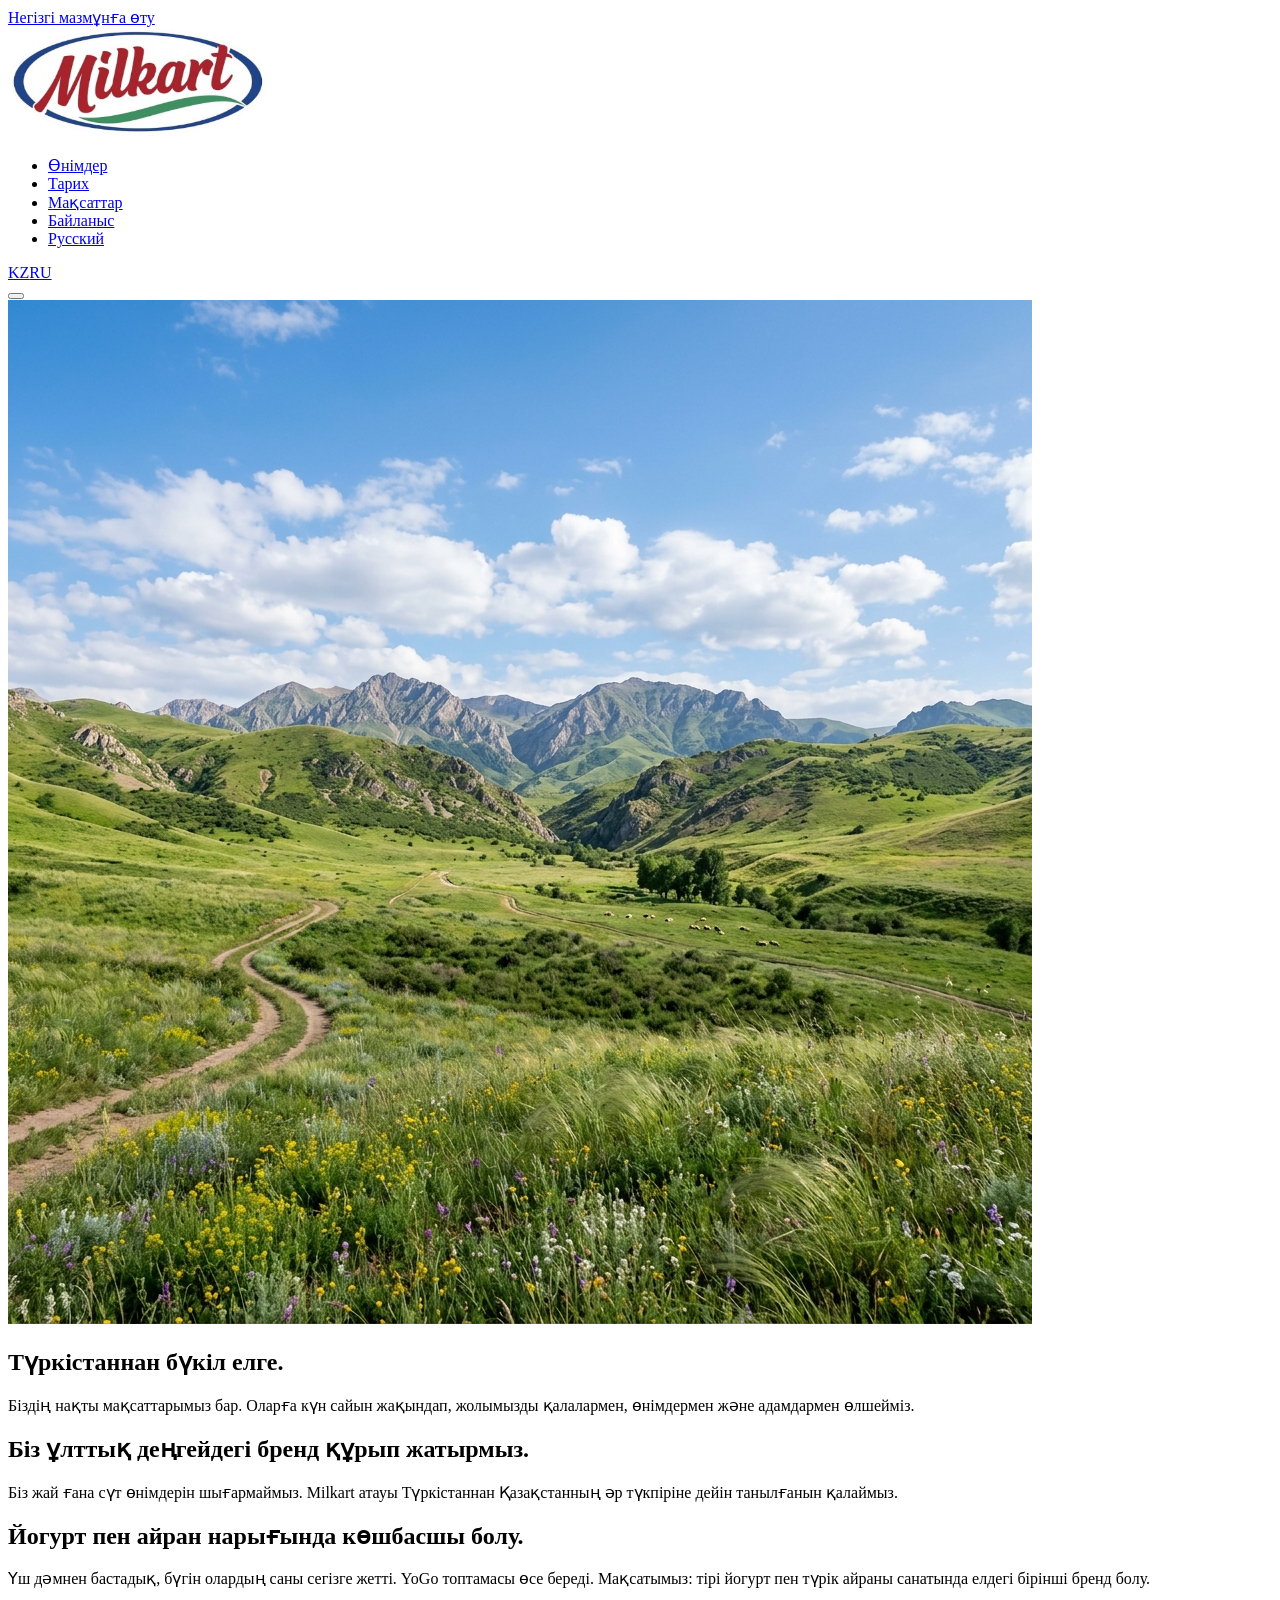
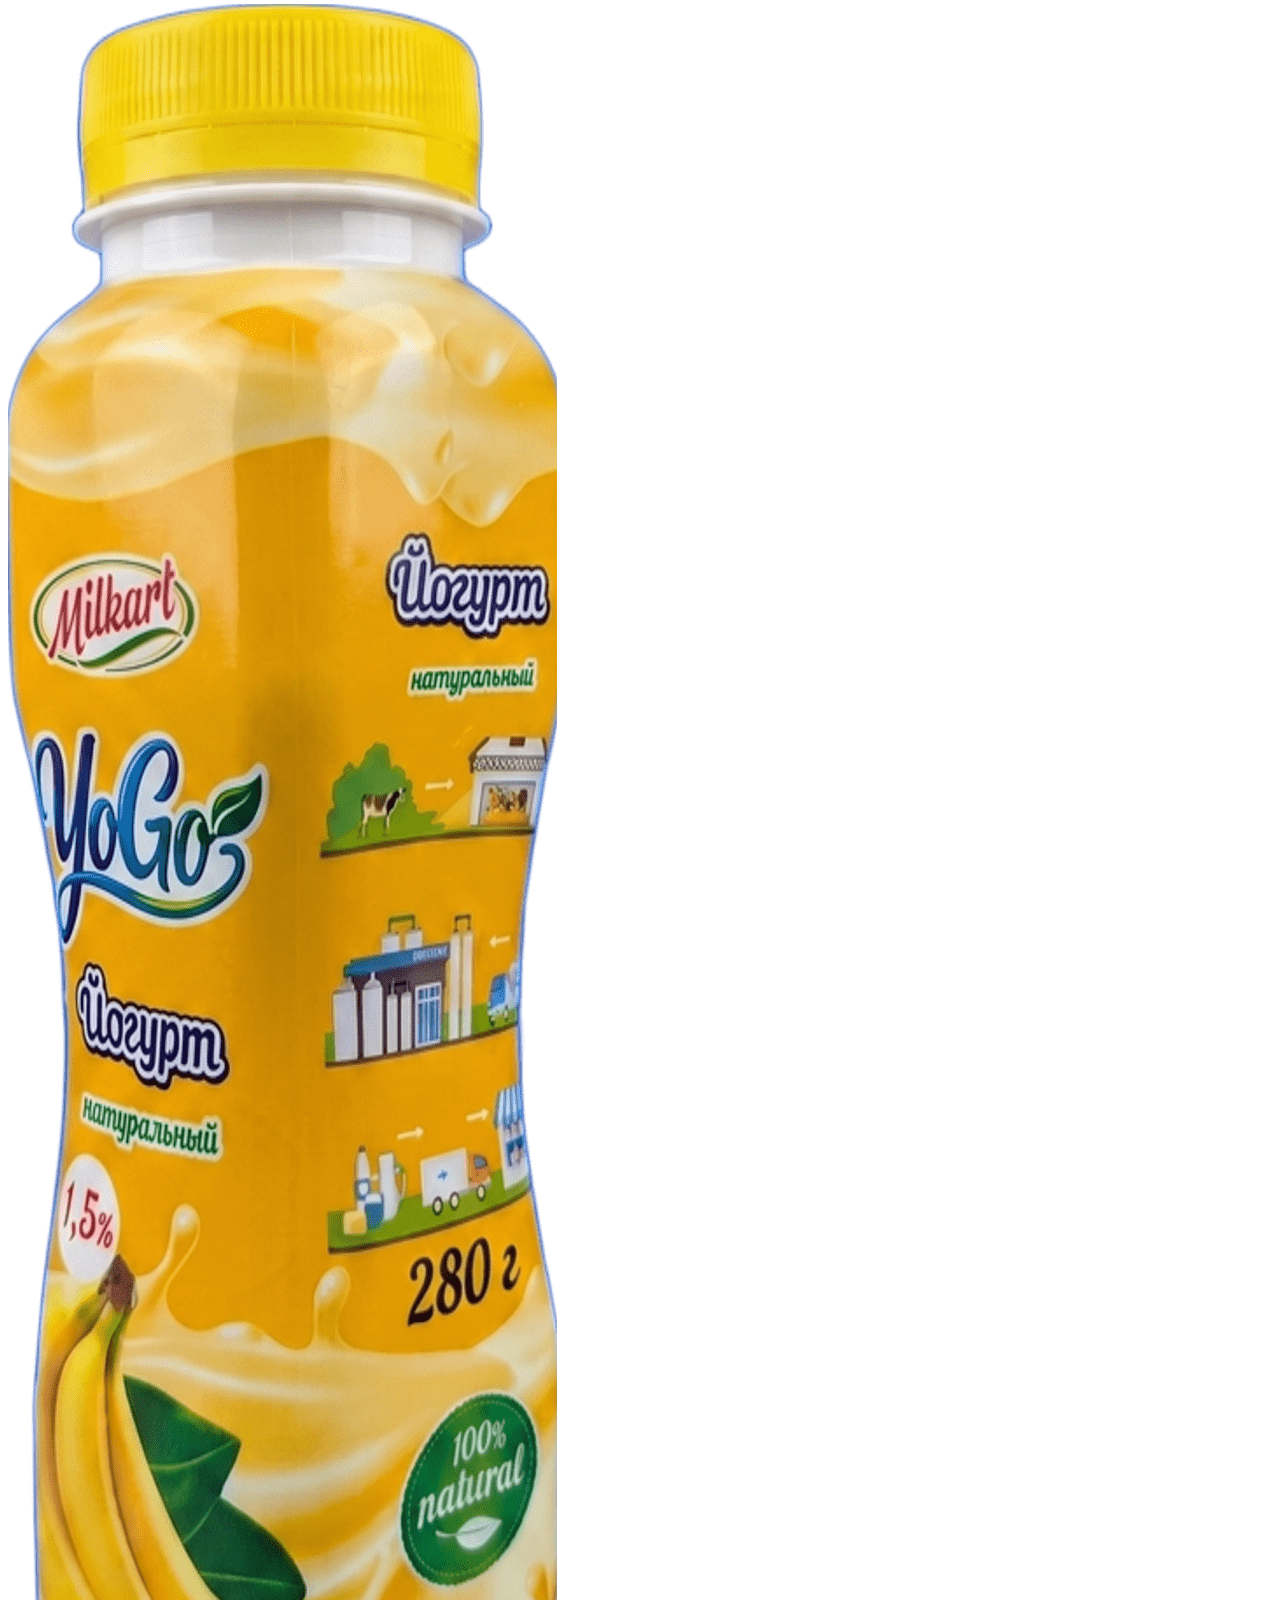
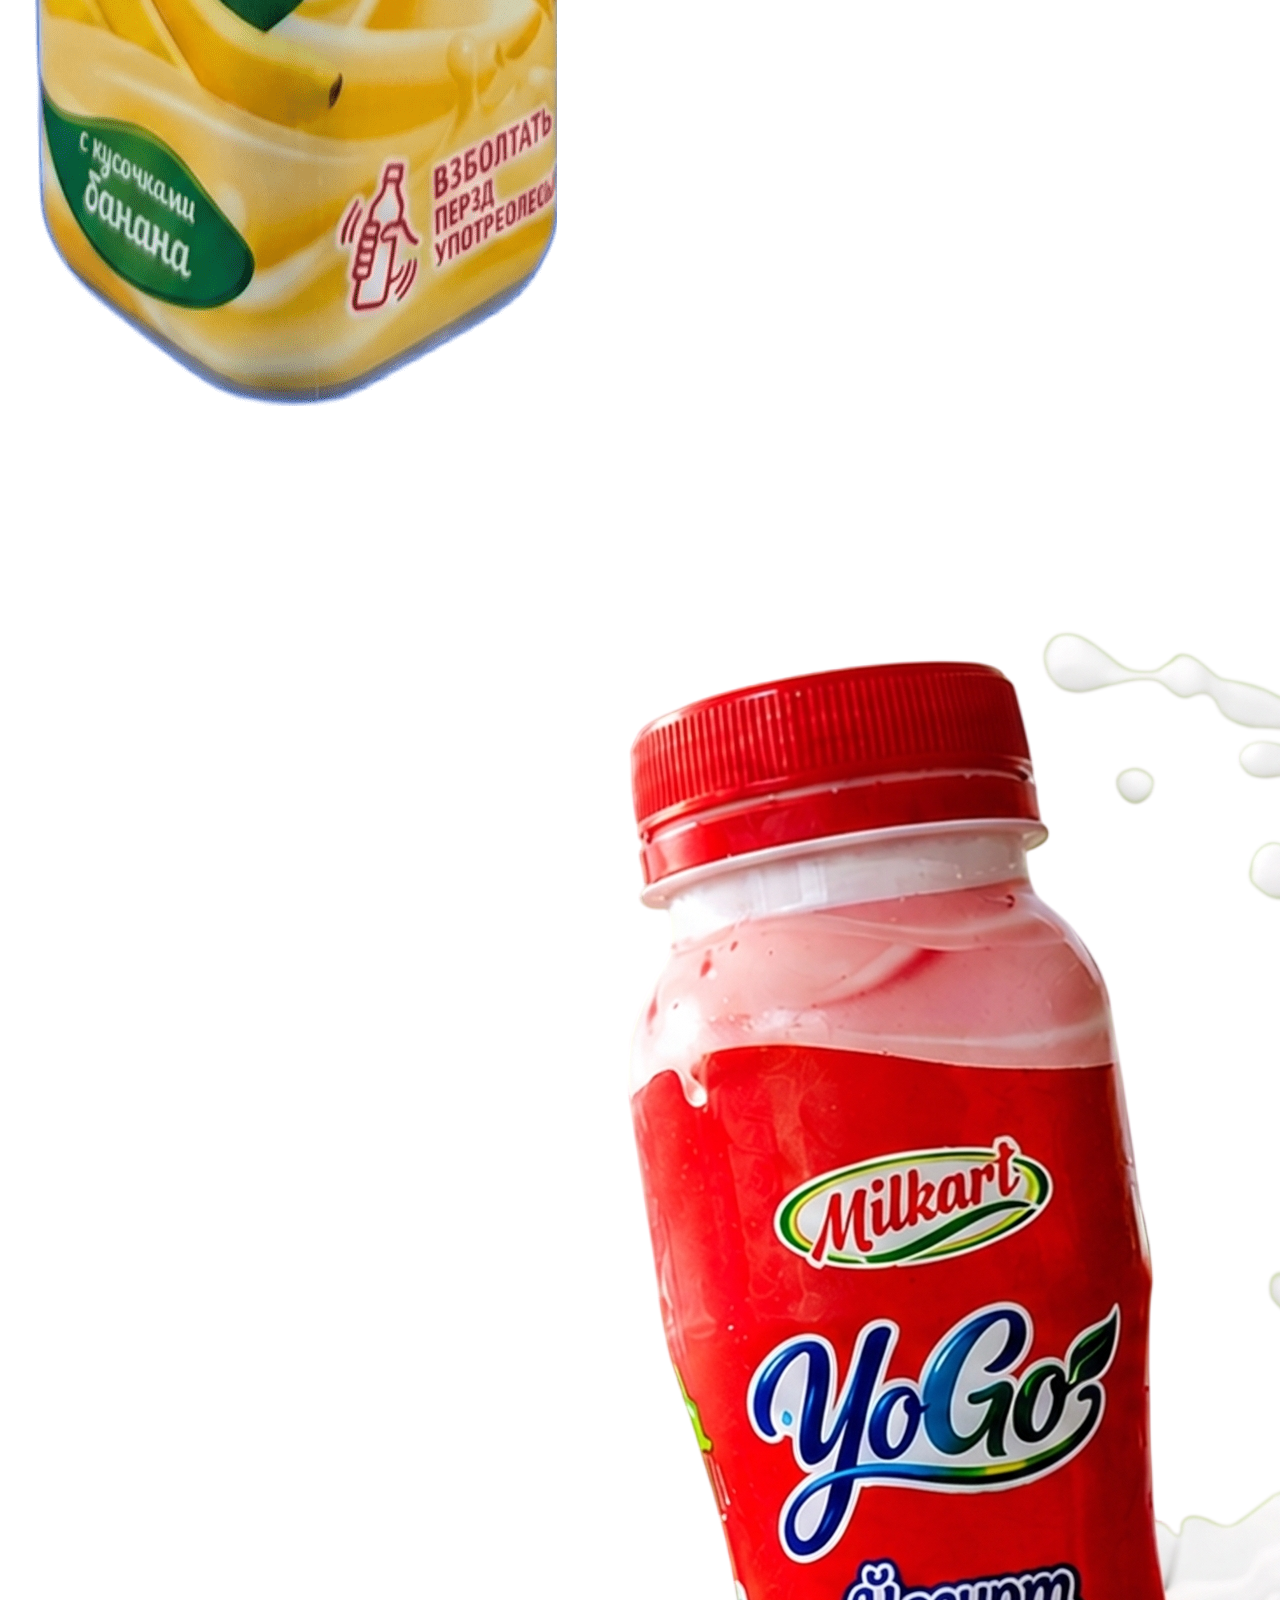
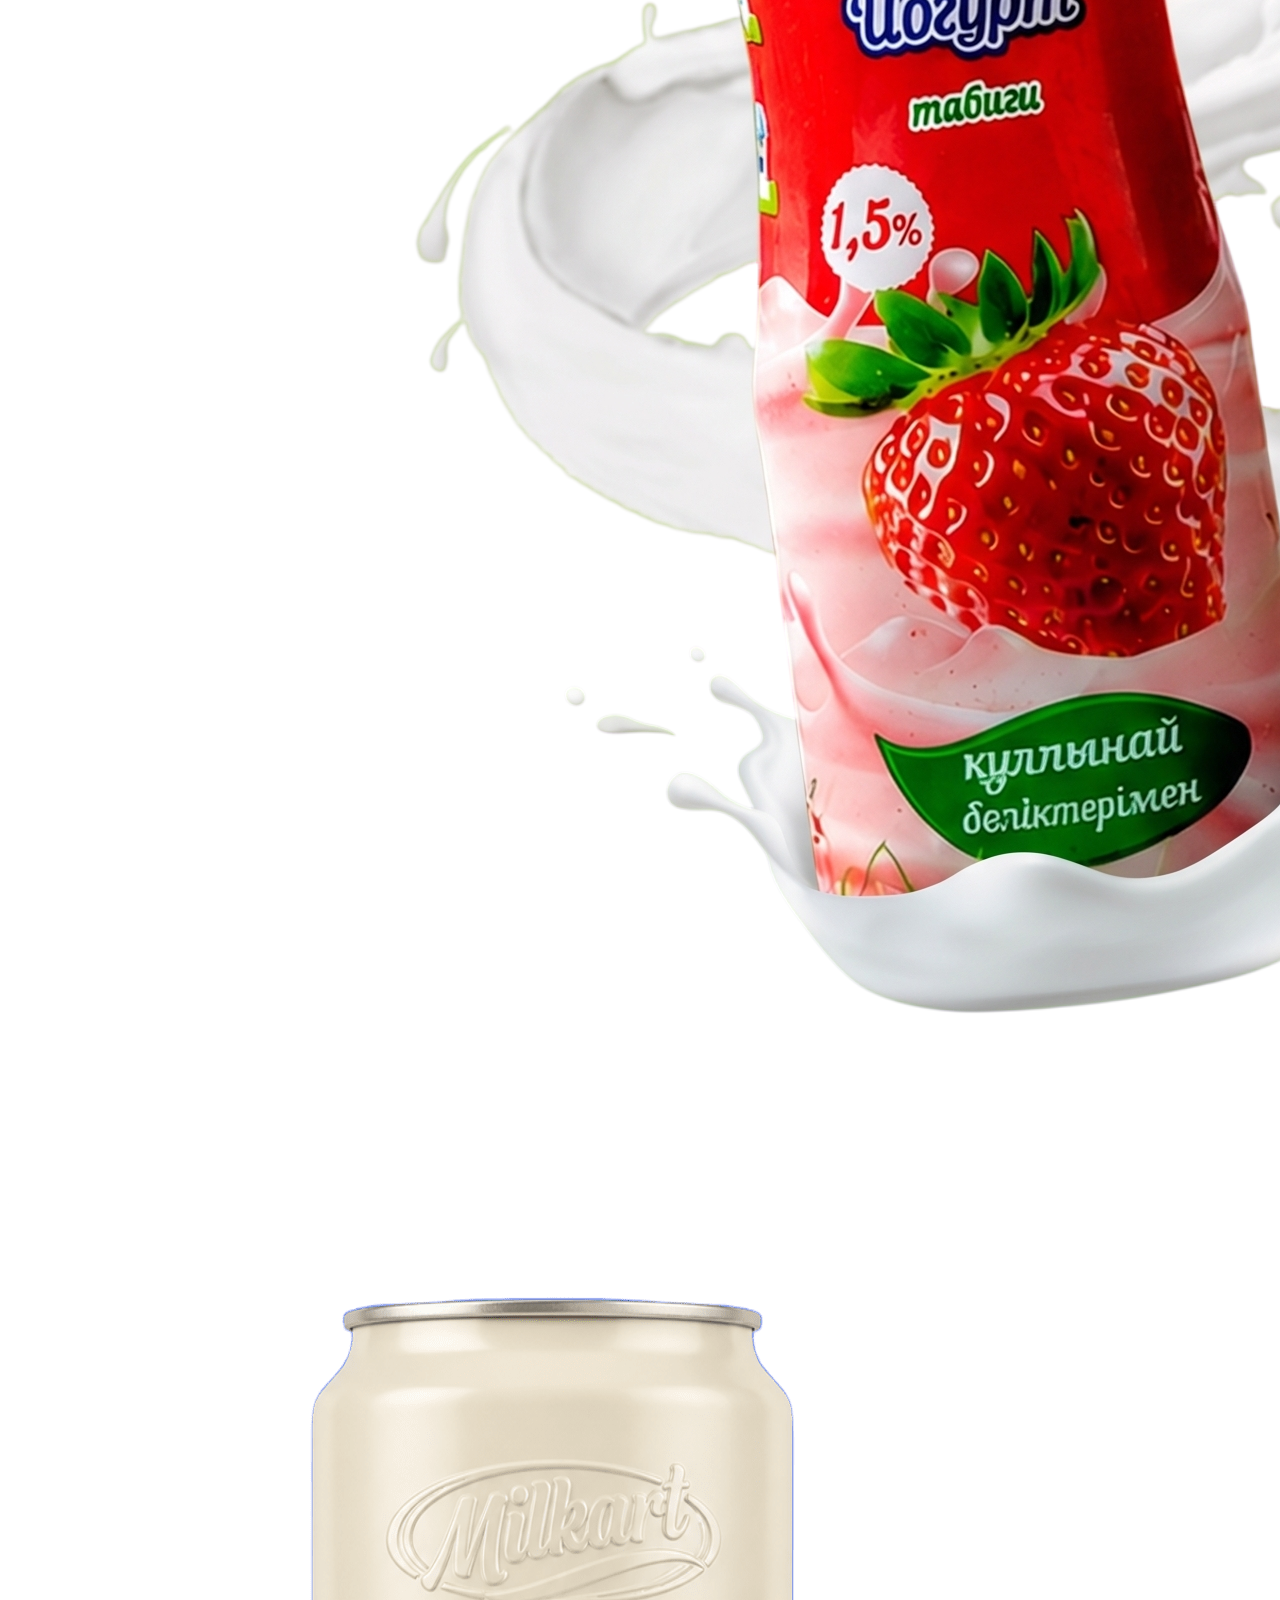
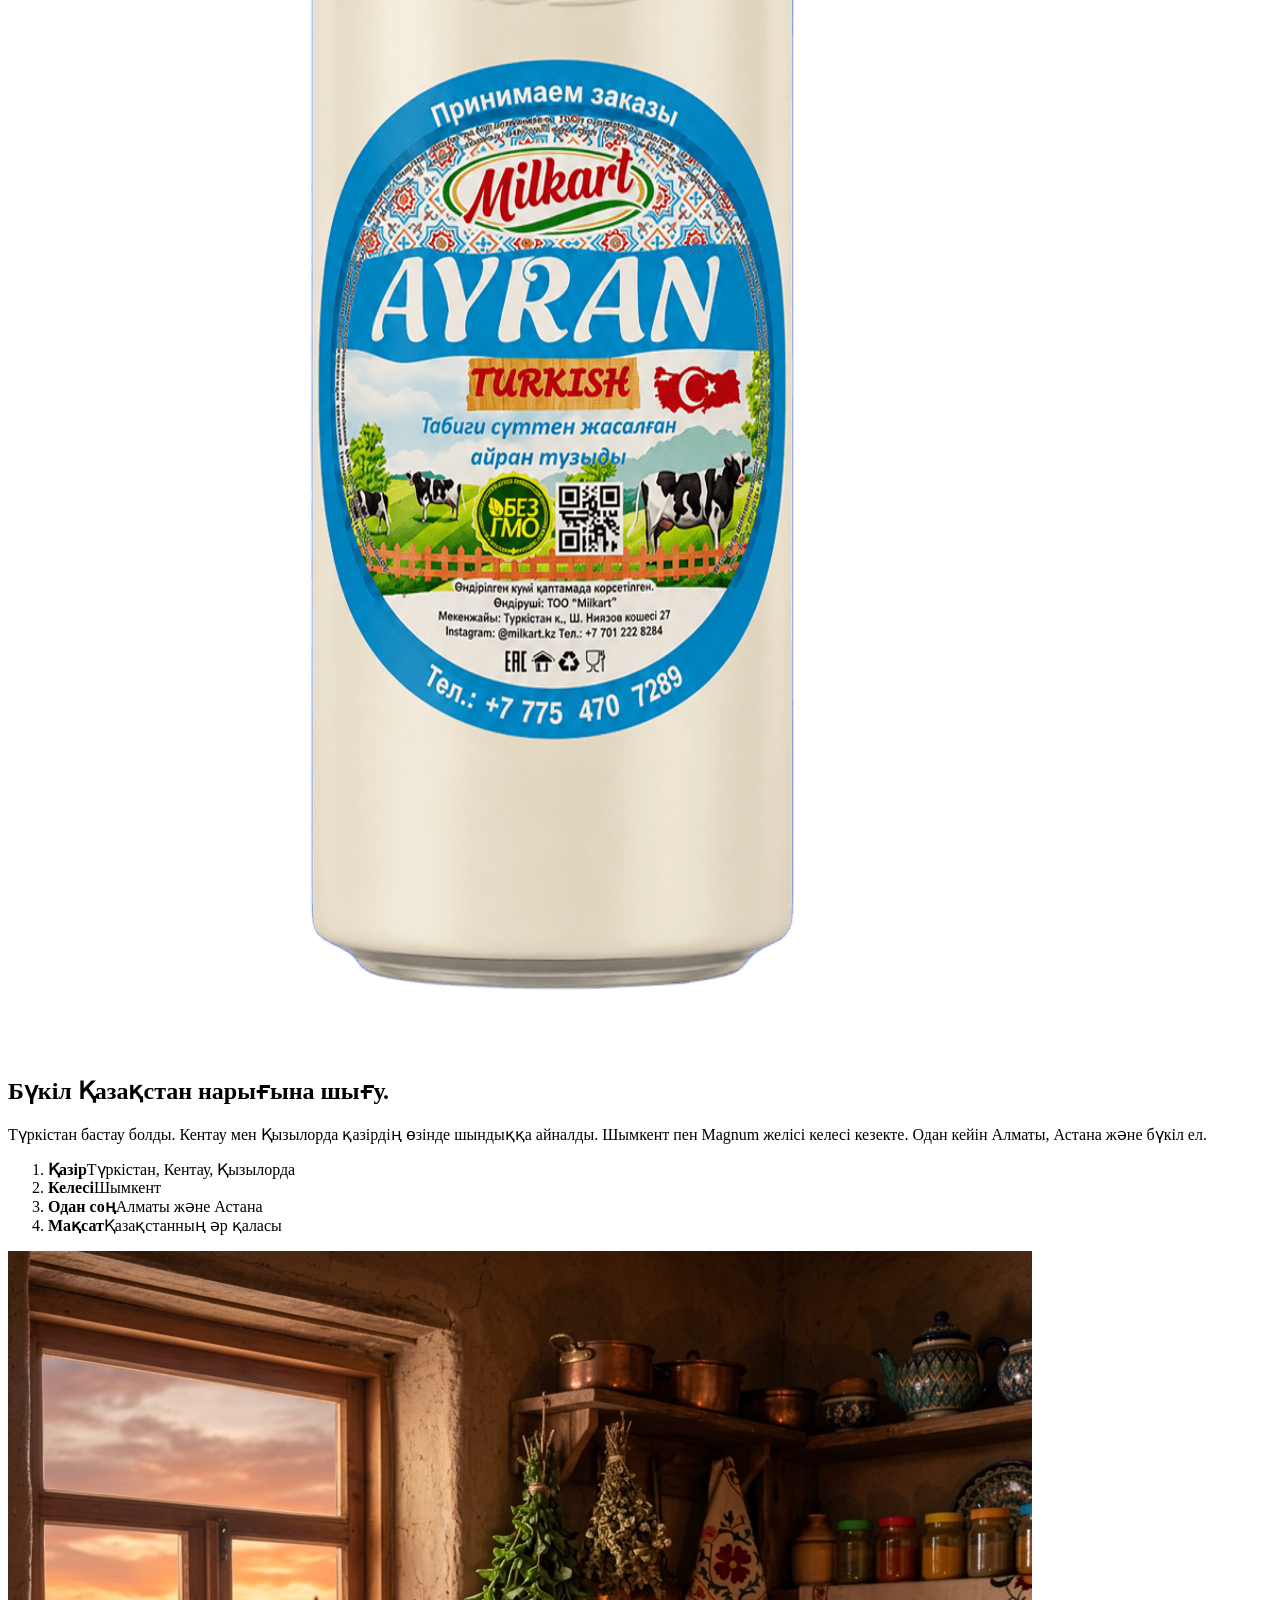
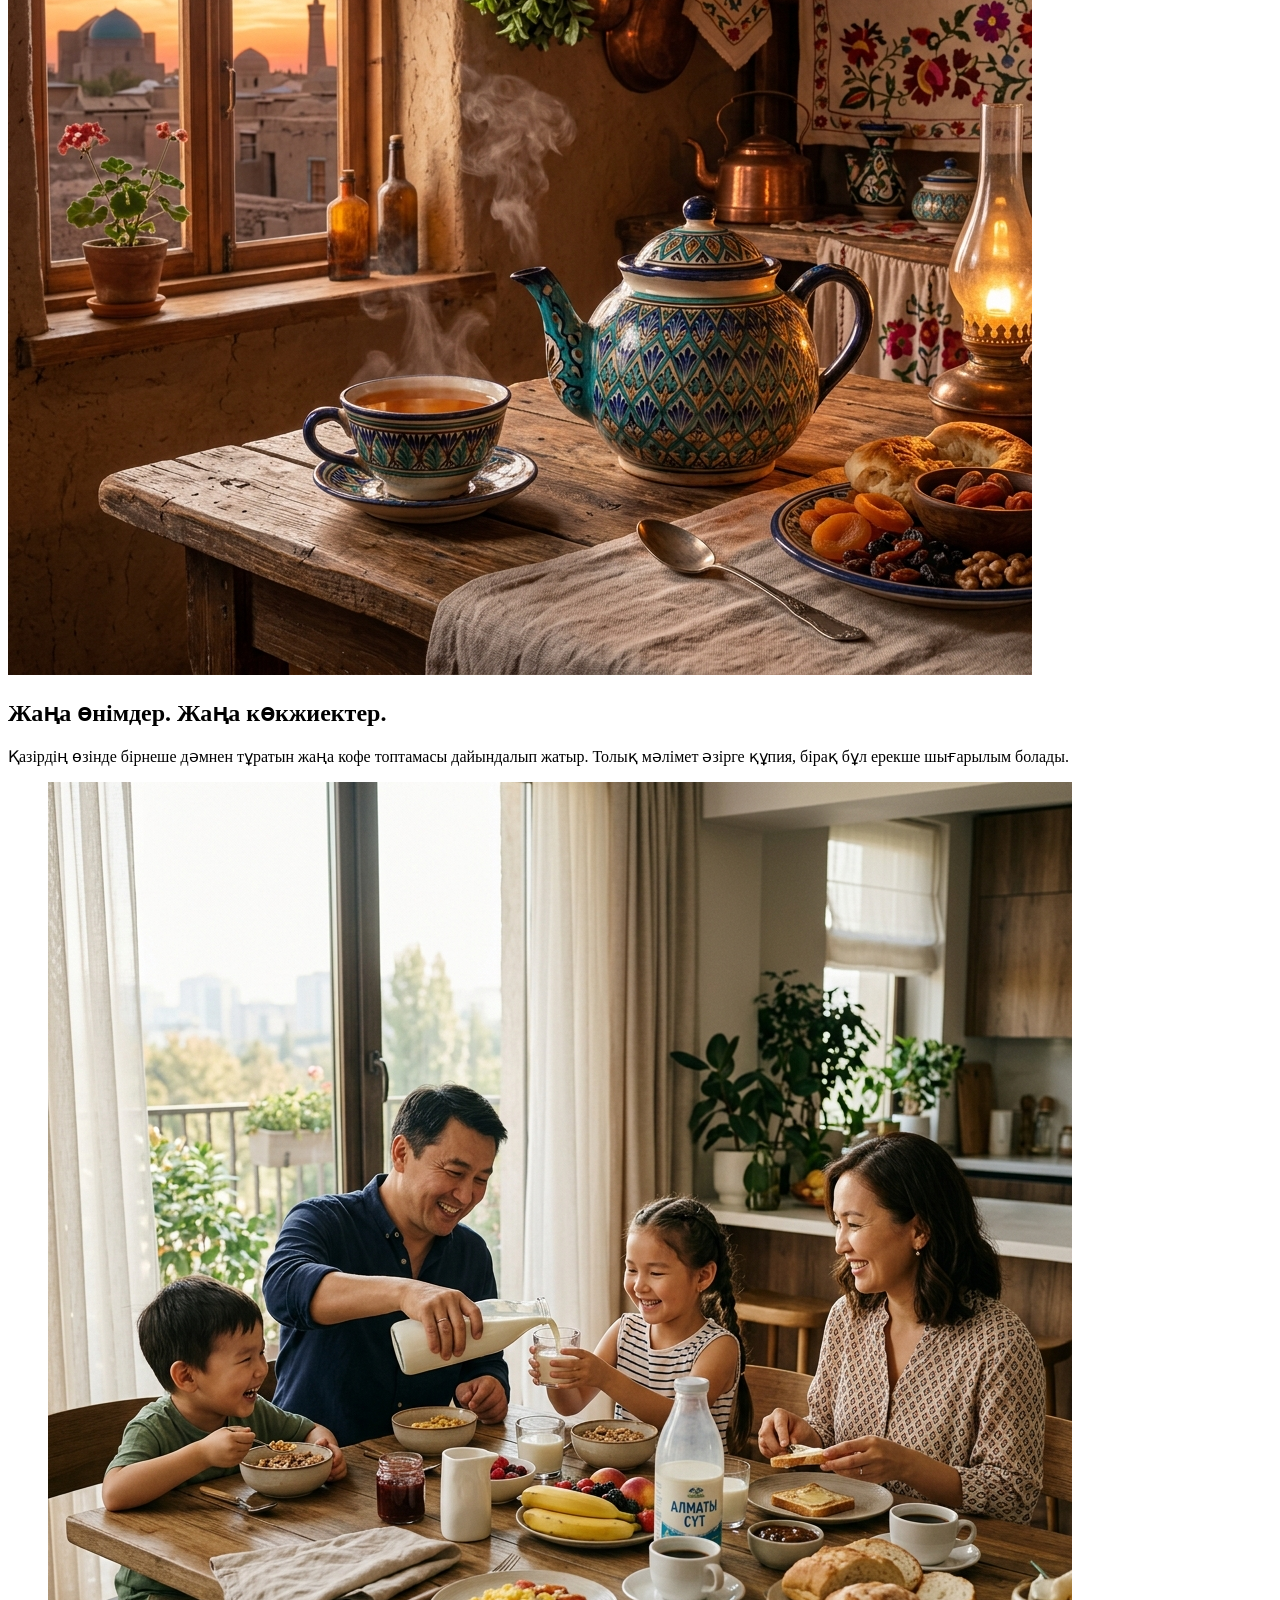
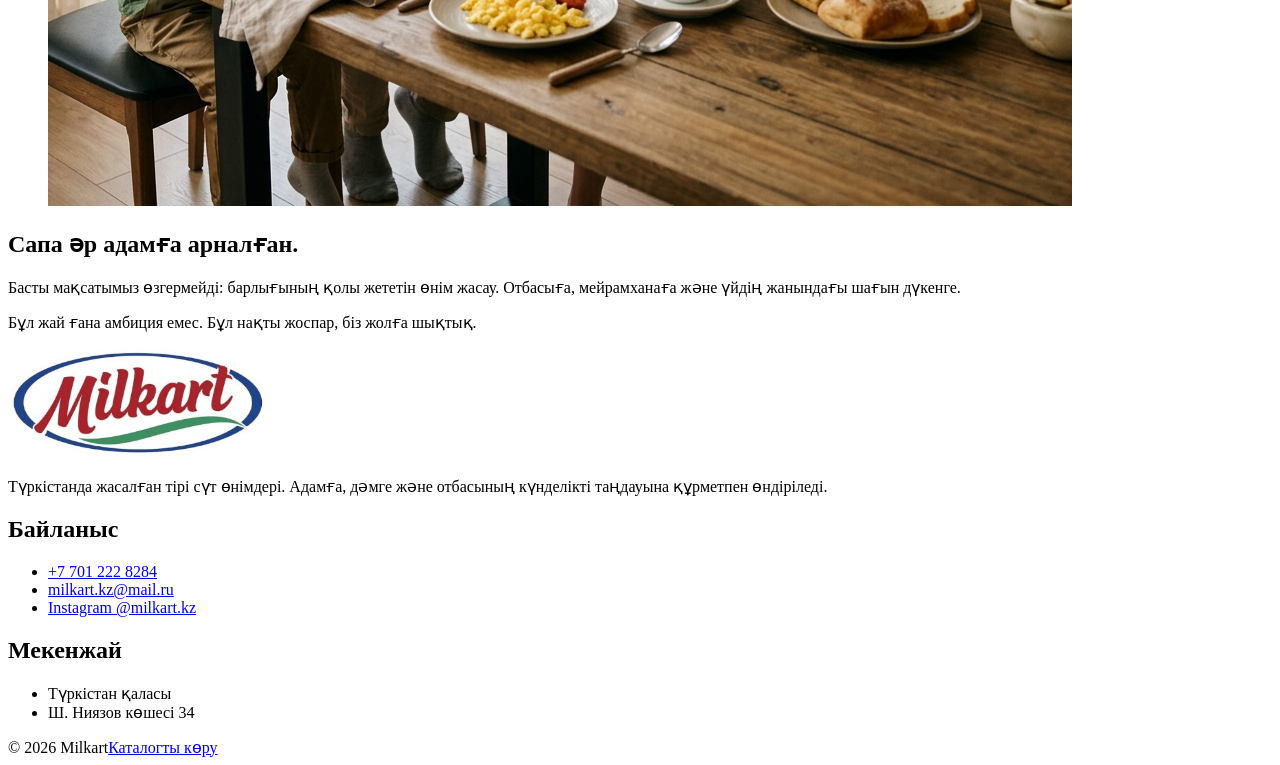
==== commit e16b2709: "Redesign goal-kz.html" ====
--- a/goal-kz.html
+++ b/goal-kz.html
@@ -1,254 +1,118 @@
-<!DOCTYPE html>
-<html lang="kk" class="subpage">
+<!doctype html>
+<html lang="kk">
 <head>
-  <meta charset="UTF-8">
-  <meta name="viewport" content="width=device-width, initial-scale=1.0">
-  <title>Біздің мақсатымыз — Milkart</title>
-  <meta name="description" content="Milkart компаниясының Түркістандағы сүт өнімдерін өндіру жөніндегі ғаламдық және өңірлік миссиясы туралы толығырақ біліңіз.">
-  <link rel="stylesheet" href="index.css">
-
-  <meta property="og:title" content="Біздің мақсатымыз — Milkart">
-  <meta property="og:description" content="Milkart компаниясының Түркістандағы сүт өнімдерін өндіру жөніндегі ғаламдық және өңірлік миссиясы туралы толығырақ біліңіз.">
-  <meta property="og:image" content="fm_logo.png">
-  <meta property="og:type" content="website">
-
-  <link rel="stylesheet" href="https://cdnjs.cloudflare.com/ajax/libs/font-awesome/6.4.0/css/all.min.css">
+  <meta charset="utf-8">
+  <meta name="viewport" content="width=device-width, initial-scale=1, viewport-fit=cover">
+  <title>Біздің мақсаттарымыз | Milkart</title>
+  <meta name="description" content="Milkart мақсаттары: тірі йогурт пен түрік айраны нарығында көшбасшы болу, бүкіл Қазақстанға шығу және қолжетімді сапа.">
+  <link rel="canonical" href="https://milkart.kz/goal-kz.html">
+  <link rel="alternate" hreflang="ru" href="https://milkart.kz/goal.html">
+  <link rel="alternate" hreflang="kk" href="https://milkart.kz/goal-kz.html">
+  <meta property="og:type" content="article">
+  <meta property="og:site_name" content="Milkart">
+  <meta property="og:locale" content="kk_KZ">
+  <meta property="og:title" content="Біздің мақсаттарымыз | Milkart">
+  <meta property="og:description" content="Түркістаннан Қазақстанның әр қаласындағы сөреге дейін.">
+  <meta property="og:url" content="https://milkart.kz/goal-kz.html">
+  <meta property="og:image" content="https://milkart.kz/goal_steppe.png">
+  <meta name="theme-color" content="#075b3a">
+  <link rel="icon" href="fm_logo.png" type="image/png">
+  <link rel="stylesheet" href="sections.css?v=20260711">
 </head>
-<body data-lang="kz">
-
-  <header>
-    <div class="minibar" id="main-minibar">
-      <a href="index-kz.html#hero" class="minibar-brand">
-        <div class="minibar-logo-placeholder">
-          <img src="fm_logo.png" alt="Milkart Logo" style="width: 100%; height: 100%; object-fit: contain;">
-        </div>
-      </a>
-
-      <nav>
-        <ul class="nav-menu" id="nav-menu">
-          <li class="nav-item">
-            <span class="nav-link" id="nav-about">
-              Біз туралы <i class="fa-solid fa-chevron-down chevron"></i>
-            </span>
-            <div class="dropdown-menu">
-              <a href="goal-kz.html" class="dropdown-item">Біздің мақсатымыз</a>
-              <a href="history-kz.html" class="dropdown-item">Біздің тарихымыз</a>
-            </div>
-          </li>
-          <li class="nav-item">
-            <a href="catalog.html" class="nav-link">Каталог</a>
-          </li>
-          <li class="nav-item">
-            <a href="index-kz.html#footer" class="nav-link">Байланыс</a>
-          </li>
+<body>
+  <a class="skip-link" href="#main">Негізгі мазмұнға өту</a>
+  <header class="site-header">
+    <div class="nav-shell">
+      <a class="brand" href="index-kz.html" aria-label="Milkart, басты бет"><img src="fm_logo.png" width="260" height="109" alt="Milkart"></a>
+      <nav class="site-nav" data-site-nav aria-label="Негізгі навигация">
+        <ul class="nav-list">
+          <li><a class="nav-link" href="catalog-kz.html">Өнімдер</a></li>
+          <li><a class="nav-link" href="history-kz.html">Тарих</a></li>
+          <li><a class="nav-link" href="goal-kz.html" aria-current="page">Мақсаттар</a></li>
+          <li><a class="nav-link" href="#contacts">Байланыс</a></li>
+          <li class="mobile-language"><a class="nav-link" href="goal.html" lang="ru">Русский</a></li>
         </ul>
       </nav>
-
-      <div class="lang-switcher" id="lang-switcher" data-lang="kz" role="button" aria-label="Toggle language">
-        <span class="lang-btn active" id="btn-kz">kz</span>
-        <span class="lang-btn" id="btn-ru">ru</span>
-        <div class="lang-slider"></div>
-      </div>
-
-      <button class="hamburger" id="hamburger-menu" aria-label="Open navigation menu">
-        <span></span>
-        <span></span>
-        <span></span>
-      </button>
+      <div class="language" aria-label="Тілді таңдау"><a class="lang-link" href="goal-kz.html" lang="kk" aria-current="page">KZ</a><a class="lang-link" href="goal.html" lang="ru">RU</a></div>
+      <button class="menu-toggle" type="button" data-menu-toggle aria-expanded="false" aria-label="Мәзірді ашу"><span></span><span></span><span></span></button>
     </div>
   </header>
 
-  <section class="subpage-hero">
-    <div class="subpage-hero-bg">
-      <img src="promo_goals.png" alt="Kazakhstan pastures" loading="lazy">
+  <main id="main">
+    <section class="page-hero">
+      <div class="page-hero-media"><img src="goal_steppe.png" alt="Қазақстанның кең жасыл даласы" fetchpriority="high"></div>
+      <div class="container page-hero-content">
+        <h1 class="display page-hero-title">Түркістаннан бүкіл елге.</h1>
+        <p class="page-hero-copy">Біздің нақты мақсаттарымыз бар. Оларға күн сайын жақындап, жолымызды қалалармен, өнімдермен және адамдармен өлшейміз.</p>
+      </div>
+    </section>
+
+    <div class="goals-wrap">
+      <div class="container">
+        <section class="goal-intro reveal">
+          <h2 class="display section-title">Біз ұлттық деңгейдегі бренд құрып жатырмыз.</h2>
+          <p>Біз жай ғана сүт өнімдерін шығармаймыз. Milkart атауы Түркістаннан Қазақстанның әр түкпіріне дейін танылғанын қалаймыз.</p>
+        </section>
+
+        <section class="goal-panel goal-product reveal">
+          <div class="goal-panel-copy">
+            <h2 class="display">Йогурт пен айран нарығында көшбасшы болу.</h2>
+            <p>Үш дәмнен бастадық, бүгін олардың саны сегізге жетті. YoGo топтамасы өсе береді. Мақсатымыз: тірі йогурт пен түрік айраны санатында елдегі бірінші бренд болу.</p>
+          </div>
+          <div class="goal-product-visual" aria-label="Milkart өнімдері">
+            <img src="product/yogo-banana.png" alt="YoGo банан" loading="lazy">
+            <img src="product.png" alt="YoGo құлпынай" loading="lazy">
+            <img src="product/tur-ayran-0,45.png" alt="Milkart түрік айраны" loading="lazy">
+          </div>
+        </section>
+
+        <section class="goal-panel goal-geography">
+          <div class="goal-panel-copy reveal">
+            <h2 class="display">Бүкіл Қазақстан нарығына шығу.</h2>
+            <p>Түркістан бастау болды. Кентау мен Қызылорда қазірдің өзінде шындыққа айналды. Шымкент пен Magnum желісі келесі кезекте. Одан кейін Алматы, Астана және бүкіл ел.</p>
+          </div>
+          <ol class="map-route reveal">
+            <li><strong>Қазір</strong><span>Түркістан, Кентау, Қызылорда</span></li>
+            <li><strong>Келесі</strong><span>Шымкент</span></li>
+            <li><strong>Одан соң</strong><span>Алматы және Астана</span></li>
+            <li><strong>Мақсат</strong><span>Қазақстанның әр қаласы</span></li>
+          </ol>
+        </section>
+
+        <section class="goal-panel goal-coffee reveal">
+          <img src="goal_heritage.png" alt="Қараңғы фонда кофе дәндері салынған кесе" loading="lazy">
+          <div class="goal-panel-copy">
+            <h2 class="display">Жаңа өнімдер. Жаңа көкжиектер.</h2>
+            <p>Қазірдің өзінде бірнеше дәмнен тұратын жаңа кофе топтамасы дайындалып жатыр. Толық мәлімет әзірге құпия, бірақ бұл ерекше шығарылым болады.</p>
+          </div>
+        </section>
+
+        <section class="goal-panel goal-everyone">
+          <figure class="media-frame reveal"><img src="history_family.png" alt="Үйдегі дастарқан басында отырған отбасы" loading="lazy"></figure>
+          <div class="goal-panel-copy reveal">
+            <h2 class="display">Сапа әр адамға арналған.</h2>
+            <p>Басты мақсатымыз өзгермейді: барлығының қолы жететін өнім жасау. Отбасыға, мейрамханаға және үйдің жанындағы шағын дүкенге.</p>
+          </div>
+        </section>
+      </div>
     </div>
-    <div class="subpage-hero-overlay"></div>
-    <div class="subpage-hero-content">
-      <div class="subpage-hero-label">Біз туралы</div>
-      <h1 class="subpage-title">Біздің мақсат</h1>
-      <p class="subpage-subtitle">Түркістанның ежелгі дәстүрлерінен әлемдік сапа стандарттарына дейін</p>
-    </div>
-  </section>
 
-  <main class="subpage-container">
-    <div class="subpage-card">
+    <section class="closing-statement"><p>Бұл жай ғана амбиция емес. Бұл нақты жоспар, біз жолға шықтық.</p></section>
+  </main>
 
-      <div class="subpage-section alternating-row reveal reveal-delay-1">
-        <div class="subpage-text-col reveal-left">
-          <h2 class="subpage-section-title">Бәрі неден басталды — туған жердің жылуы</h2>
-          <p class="subpage-para">
-            2024 жылы Milkart-ты алғаш рет қолға алғанда, біз «миссия» немесе «инновациялық стратегия» сияқты әдемі сөздермен көмкерілген үлкен бизнес-жоспарлар құрған жоқпыз. Біз жай ғана Түркістанда кешкісін шай ішіп отырып, бір қарапайым нәрсені түсіндік: бүкіл даланың рухани орталығы болған киелі қаламызда балаларға арналған қарапайым, табиғи сүт табу қиындап кетіпті. Дәл балалық шағымызда әжелеріміз беретін — Қаратау бөктерінің шөбі иіс беретін, химиясыз және құрғақ ұнтақсыз қою сүтті аңсадық.
-          </p>
-          <p class="subpage-para">
-            Отбасымызға ең жақсы өнімді ұсыну деген қарапайым ниеттен біздің тарихымыз басталды. Біз дала қонақжайлылығының жылуын заманауи технологиялармен ұштастырып, сүттің әрбір тамшысының пайдасын сақтағымыз келді. Бұл біз үшін жай ғана бизнес емес, бұл — жеріміздің дәстүрін сақтап, оны әрқайсыңызбен бөлісудің жолы.
-          </p>
-        </div>
-        <div class="subpage-image-col reveal-right">
-          <div class="subpage-image-wrap">
-            <img src="goal_heritage.png" alt="Ходжа Ахмед Ясауи мавзолейіне қарайтын жайлы асүй" loading="lazy">
-          </div>
+  <footer class="site-footer" id="contacts">
+    <div class="container">
+      <div class="footer-grid">
+        <div class="footer-brand"><img src="fm_logo.png" width="260" height="109" alt="Milkart"><p>Түркістанда жасалған тірі сүт өнімдері. Адамға, дәмге және отбасының күнделікті таңдауына құрметпен өндіріледі.</p></div>
+        <div class="footer-contacts">
+          <div><h2>Байланыс</h2><ul class="footer-links"><li><a href="tel:+77012228284">+7 701 222 8284</a></li><li><a href="mailto:milkart.kz@mail.ru">milkart.kz@mail.ru</a></li><li><a href="https://instagram.com/milkart.kz" target="_blank" rel="noopener">Instagram @milkart.kz</a></li></ul></div>
+          <div><h2>Мекенжай</h2><ul class="footer-links"><li>Түркістан қаласы</li><li>Ш. Ниязов көшесі 34</li></ul></div>
         </div>
       </div>
-
-      <div class="section-divider reveal"></div>
-
-      <div class="subpage-section alternating-row row-reverse reveal reveal-delay-1">
-        <div class="subpage-text-col reveal-right">
-          <h2 class="subpage-section-title">Алғашқы қадамымыз — Түркістан</h2>
-          <p class="subpage-para">
-            Біз шағын, бірақ ең маңызды қадамнан бастадық: Түркістан мен облыстағы әрбір отбасына таза өнім ұсыну. Біз үшін бұл жай ғана нарық емес, бұл біздің үйіміз. Сондықтан біз жергілікті шағын фермалармен тікелей жұмыс істейміз. Біз сүтті алыстан тасып, жолда бұзылмас үшін консерванттар қоспаймыз — көліктеріміз күн сайын таңертең зауытқа балғын шикізатты жеткізеді.
-          </p>
-          <p class="subpage-para">
-            Сүт сауылғаннан кейін бірнеше сағат ішінде дүкен сөрелеріне түсетіндей етіп жұмысты ұйымдастырдық. Біз көршілеріміз үшін жұмыс орындарын ашамыз, фермерлерге әділ баға төлейміз және Milkart-тың әрбір бөтелкесі отбасылық дастарханға қуаныш пен денсаулық әкелгенін қалаймыз. Көршілердің сенімі — біздің еңбегіміздің ең үлкен бағасы деп білеміз.
-          </p>
-        </div>
-        <div class="subpage-image-col reveal-left">
-          <div class="subpage-image-wrap">
-            <img src="goal_farm.png" alt="Milkart-тың таңертеңгі заманауи экологиялық фермасы" loading="lazy">
-          </div>
-        </div>
-      </div>
-
-      <div class="section-divider reveal"></div>
-
-      <div class="subpage-section alternating-row reveal reveal-delay-1">
-        <div class="subpage-text-col reveal-left">
-          <h2 class="subpage-section-title">Бүкіл Қазақстан үшін</h2>
-          <p class="subpage-para">
-            Әрине, біз сүтіміздің дәмін Қазақстанның кез келген түкпірінде білсе екен деп армандаймыз. Бірақ біз қаржылық есептердегі әдемі сандар үшін емес, адамдардың денсаулығы үшін өскіміз келеді. Қазақстандықтар шын жүрекпен жасалған сапалы отандық өнімдерді тұтынуға лайықты деп сенеміз.
-          </p>
-          <p class="subpage-para">
-            Мақсатымыз — Түркістанның күні мен дала ауасының тазалығын Алматы, Астана, Ақтау және еліміздің басқа да қалаларына жеткізу. Біз отандық брендтің кез келген импорттық өнімнен асып түсіп, сапа мен адалдықтың үлгісі бола алатынын дәлелдегіміз келеді.
-          </p>
-        </div>
-        <div class="subpage-image-col reveal-right">
-          <div class="subpage-image-wrap">
-            <img src="goal_steppe.png" alt="Қаратау бөктеріндегі жасыл дала" loading="lazy">
-          </div>
-        </div>
-      </div>
-
-      <div class="section-divider reveal"></div>
-
-      <div class="subpage-section alternating-row row-reverse reveal reveal-delay-1">
-        <div class="subpage-text-col reveal-right">
-          <h2 class="subpage-section-title">Ұлы Дала дәмін әлемге таныту</h2>
-          <p class="subpage-para">
-            Сүтіміздің жаны бар деп сенеміз. Оңтүстіктің бірегей климаты, күн сәулесі және Қаратау бөктеріндегі емдік шөптер — мұның бәрі сүттің дәмін ерекше етеді. Біз осы дәмді бүкіл әлеммен бөлісуді армандаймыз.
-          </p>
-          <p class="subpage-para">
-            Жоспарымызда — көрші елдерге және одан әрі экспорттау. Қытайда, Азия мен Еуропа елдерінде адамдар Milkart сүтін сатып алғанда, бұл Қазақстанның қақ ортасынан шыққан, таза қолмен және ашық жүрекпен жасалған өнім екенін білсе дейміз. Біз елімізді биік сөздермен емес, жұмысымыздың сапасымен танытамыз.
-          </p>
-        </div>
-        <div class="subpage-image-col reveal-left">
-          <div class="subpage-image-wrap">
-            <img src="goal_steppe.png" alt="Қазақ даласының шексіз кеңістігі" loading="lazy">
-          </div>
-        </div>
-      </div>
-
-      <div class="section-divider reveal"></div>
-
-      <div class="subpage-section philosophy-highlight reveal">
-        <h2 class="subpage-section-title">Біздің философиямыз — табиғатпен үйлесімді өмір сүру</h2>
-        <p class="subpage-para">
-          Біз кез келген жолмен өндіріс көлемін арттыруға қарсымыз. Түркістан жері бізді асырап отыр, сондықтан біз де оған қамқорлық жасауға міндеттіміз. Біз суды үнемдеуге, қалдықтарды азайтуға және даламызды ластамайтын, оңай қайта өңделетін қаптамаларды қолдануға тырысамыз.
-        </p>
-        <p class="subpage-para">
-          Сиырларға деген көзқарасымыз да ерекше — біз өз жануарларын жақсы көретін, оларды еркіндікте ұстайтын, табиғи шөппен қоректендіретін және гормондарды қолданбайтын фермерлермен ғана жұмыс істейміз. Біз сенеміз: бақытты сиыр ең дәмді және пайдалы сүт береді. Бұл біз күн сайын ұстанатын қарапайым ақиқат.
-        </p>
-      </div>
-
-      <div class="back-btn-container">
-        <a href="index-kz.html#hero" class="back-home-btn">
-          <i class="fa-solid fa-arrow-left"></i> <span>Басты бетке</span>
-        </a>
-      </div>
+      <div class="footer-bottom"><span>© <span data-year>2026</span> Milkart</span><a href="catalog-kz.html">Каталогты көру</a></div>
     </div>
-  </main>
-
-  <section class="footer-section" id="footer" style="scroll-snap-align: none; height: auto;">
-    <div class="promo-bg">
-      <img src="footer_bg.png" alt="Turkestan city at twilight" loading="lazy">
-    </div>
-    <div class="footer-overlay"></div>
-
-    <div class="footer-content" style="padding-top: 2rem;">
-      <div class="footer-brand-column">
-        <div class="footer-logo">
-          <img src="fm_logo.png" alt="Milkart Logo">
-        </div>
-        <div class="footer-meta">
-          <span>Est. 2024</span>
-          <span>•</span>
-          <img src="turkistan_logo.png" alt="Түркістан" class="turkistan-logo" style="height: 150px; width: auto; vertical-align: middle;">
-        </div>
-      </div>
-
-      <div class="footer-info-grid">
-        <div class="contact-card" style="grid-column: span 2;">
-          <div class="contact-icon">
-            <i class="fa-solid fa-paper-plane"></i>
-          </div>
-          <h3>Байланыс</h3>
-          <p>
-            <a href="tel:+77012228284"><i class="fa-solid fa-phone" style="margin-right: 0.5rem;"></i> +7 701 222 8284</a><br>
-            <a href="mailto:milkart.kz@mail.ru"><i class="fa-solid fa-envelope" style="margin-right: 0.5rem;"></i> milkart.kz@mail.ru</a><br>
-            <a href="https://instagram.com/milkart.kz" target="_blank" rel="noopener"><i class="fa-brands fa-instagram" style="margin-right: 0.5rem;"></i> @milkart.kz</a>
-          </p>
-        </div>
-
-        <div class="contact-card" style="grid-column: span 2;">
-          <div class="contact-icon">
-            <i class="fa-solid fa-location-dot"></i>
-          </div>
-          <h3>Мекен-жайы</h3>
-          <p>Түркістан қ., Ш. Ниязов көшесі 34</p>
-        </div>
-
-        <div class="copyright-bar">
-          <p>&copy; <span id="copyright-year">2026</span> Milkart. Барлық құқықтар қорғалған.</p>
-        </div>
-      </div>
-    </div>
-  </section>
-
-  <script>
-    // Language switcher — go to RU
-    document.getElementById('lang-switcher').addEventListener('click', () => {
-      window.location.href = 'goal.html';
-    });
-
-    const hamburger = document.getElementById('hamburger-menu');
-    const navMenu = document.getElementById('nav-menu');
-    const navAbout = document.getElementById('nav-about');
-    const navItemAbout = navAbout.closest('.nav-item');
-
-    hamburger.addEventListener('click', () => {
-      hamburger.classList.toggle('open');
-      navMenu.classList.toggle('open');
-    });
-
-    navAbout.addEventListener('click', (e) => {
-      if (window.innerWidth <= 768) {
-        e.preventDefault();
-        navItemAbout.classList.toggle('open');
-      }
-    });
-
-    document.getElementById('copyright-year').textContent = new Date().getFullYear();
-
-    document.addEventListener('DOMContentLoaded', () => {
-      const observer = new IntersectionObserver((entries) => {
-        entries.forEach(entry => {
-          if (entry.isIntersecting) entry.target.classList.add('visible');
-        });
-      }, { threshold: 0.15, rootMargin: '0px 0px -40px 0px' });
-
-      document.querySelectorAll('.reveal, .reveal-left, .reveal-right, .reveal-scale').forEach(el => {
-        observer.observe(el);
-      });
-    });
-  </script>
+  </footer>
+  <script src="sections.js?v=20260711" defer></script>
 </body>
 </html>
+
